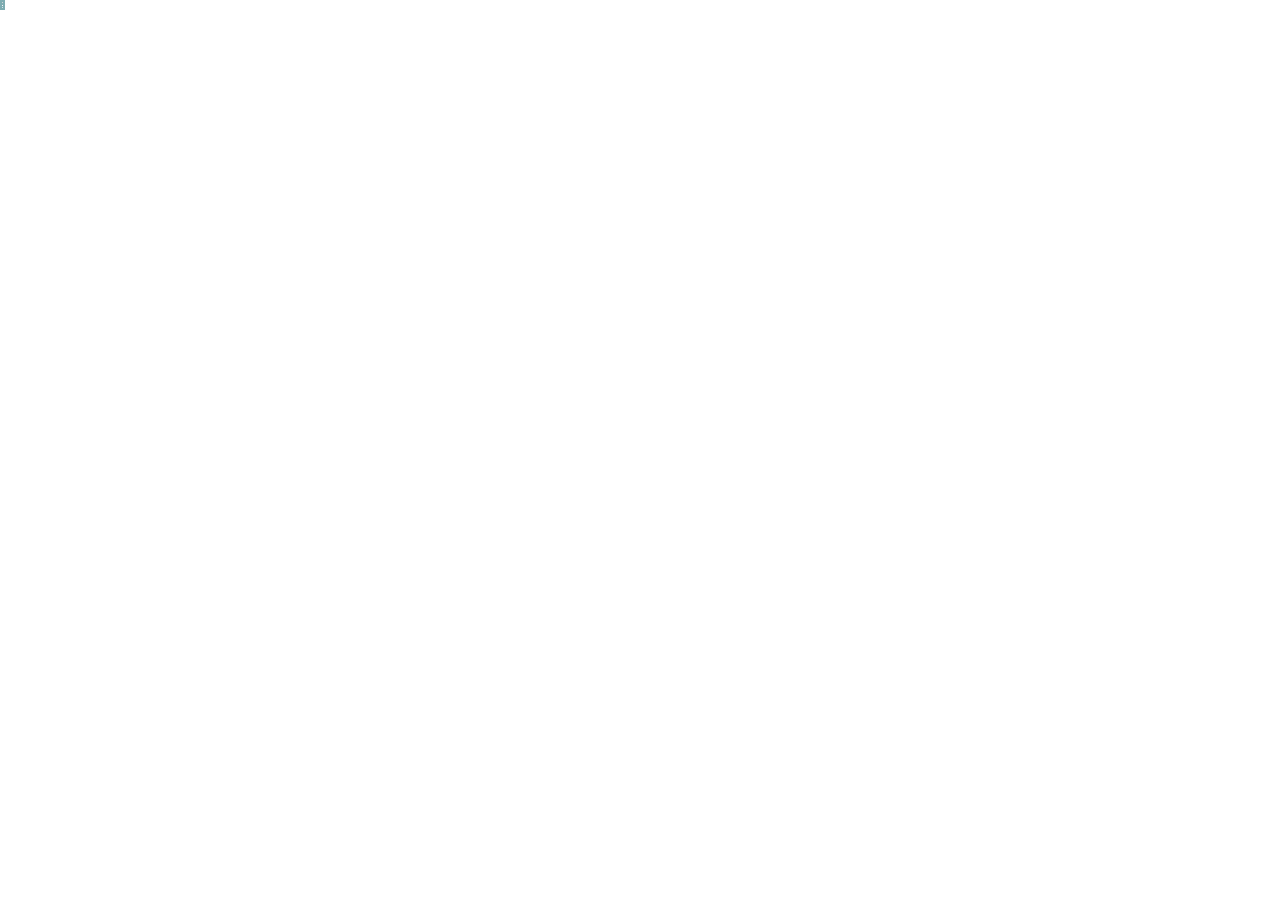
==== index.html @ df2e2ba4 "Initial commit: static copy of bichialessandro.it website Co-Authored-By: Claude Opus 4.6 <noreply@a" ====
<!DOCTYPE html>
<html>
<head>
    <meta http-equiv="refresh" content="0; url=Default.html">
    <title>Alessandro Bichi - Utensili e Riparazioni</title>
</head>
<body>
    <p>Redirecting to <a href="Default.html">Home</a>...</p>
</body>
</html>
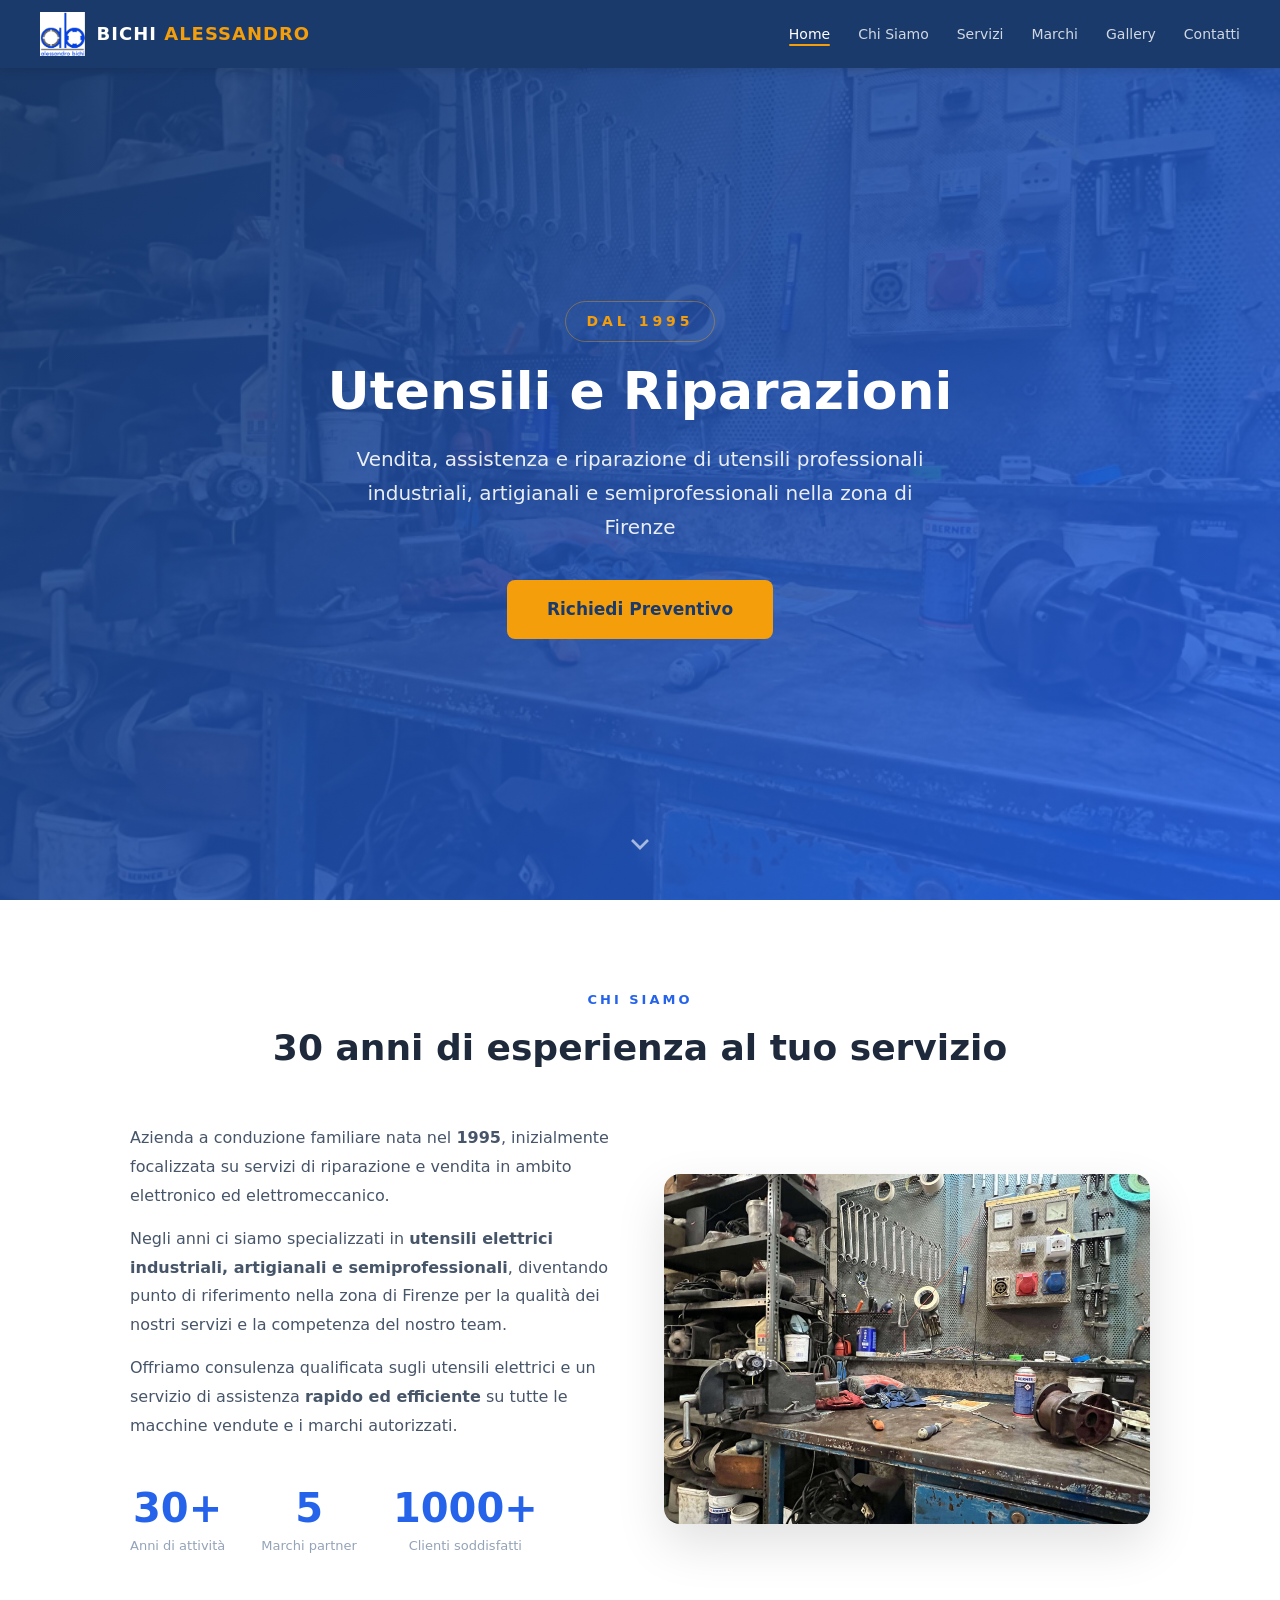
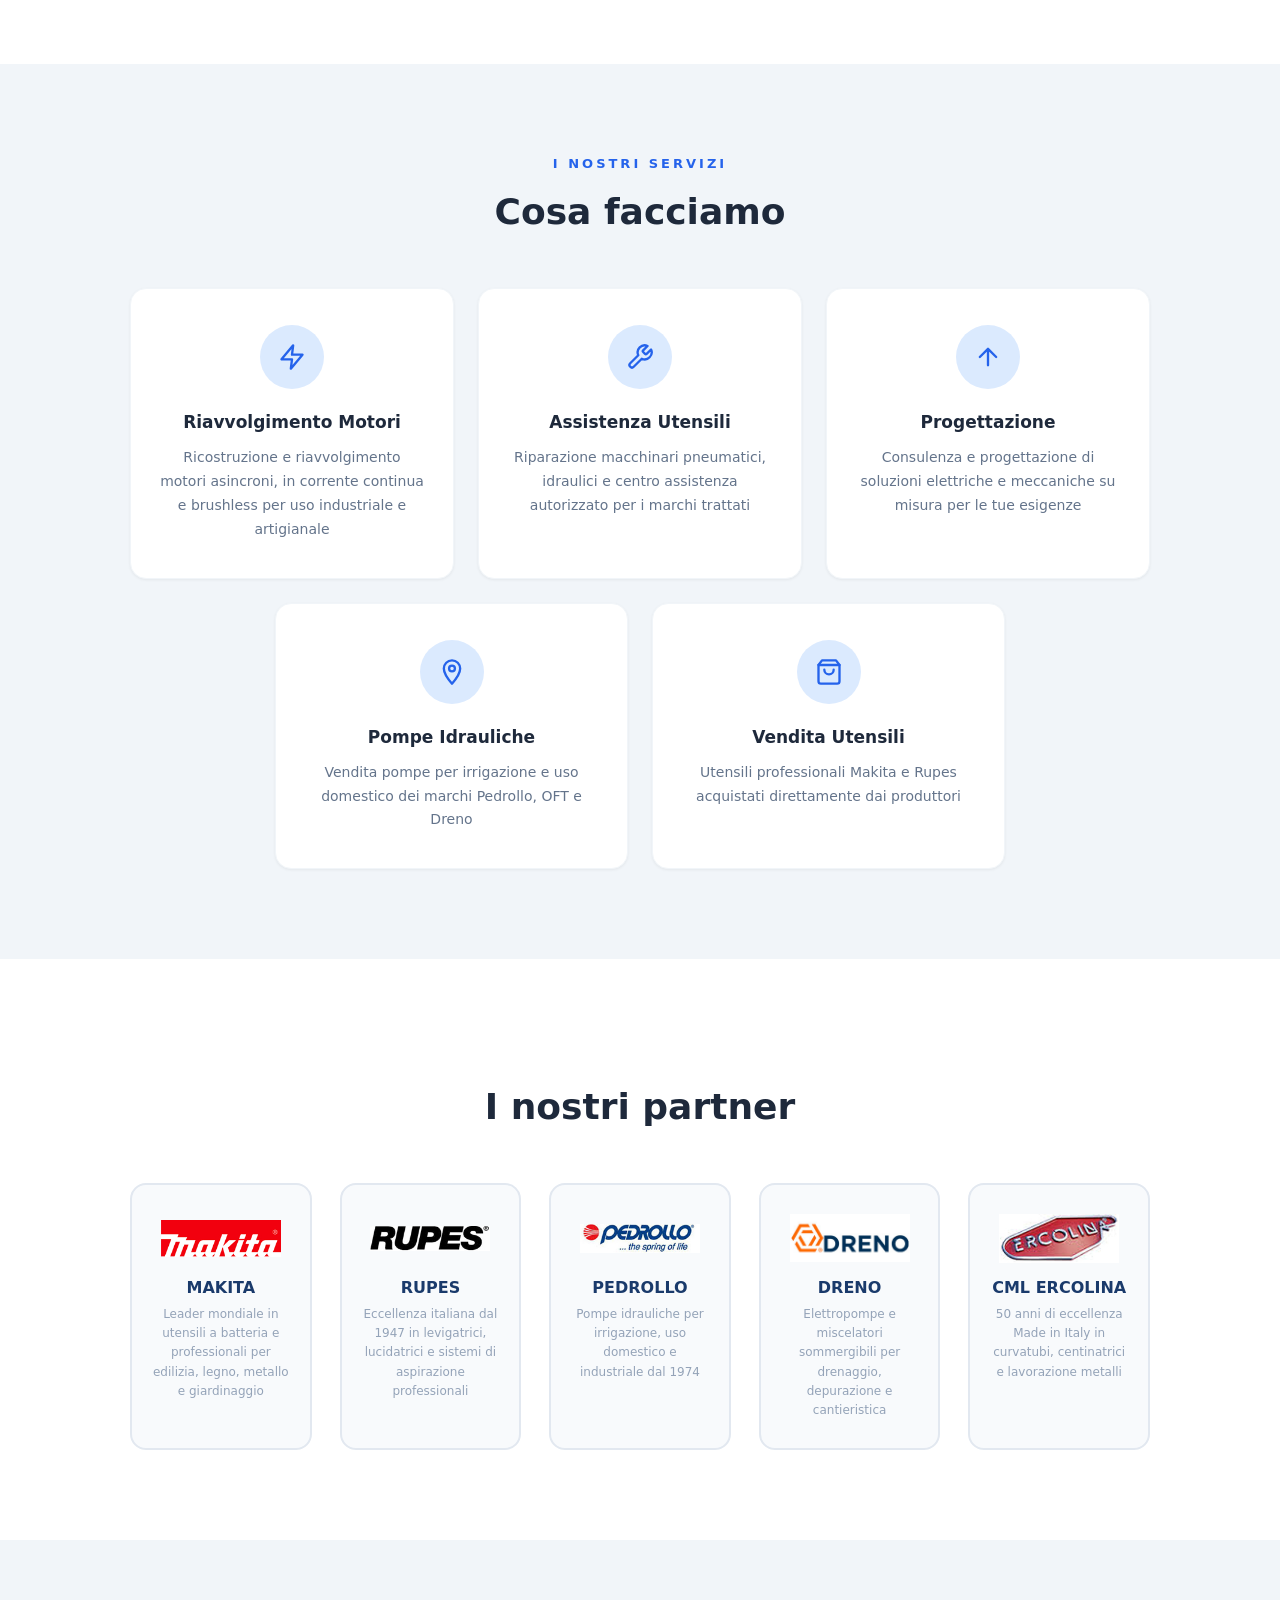
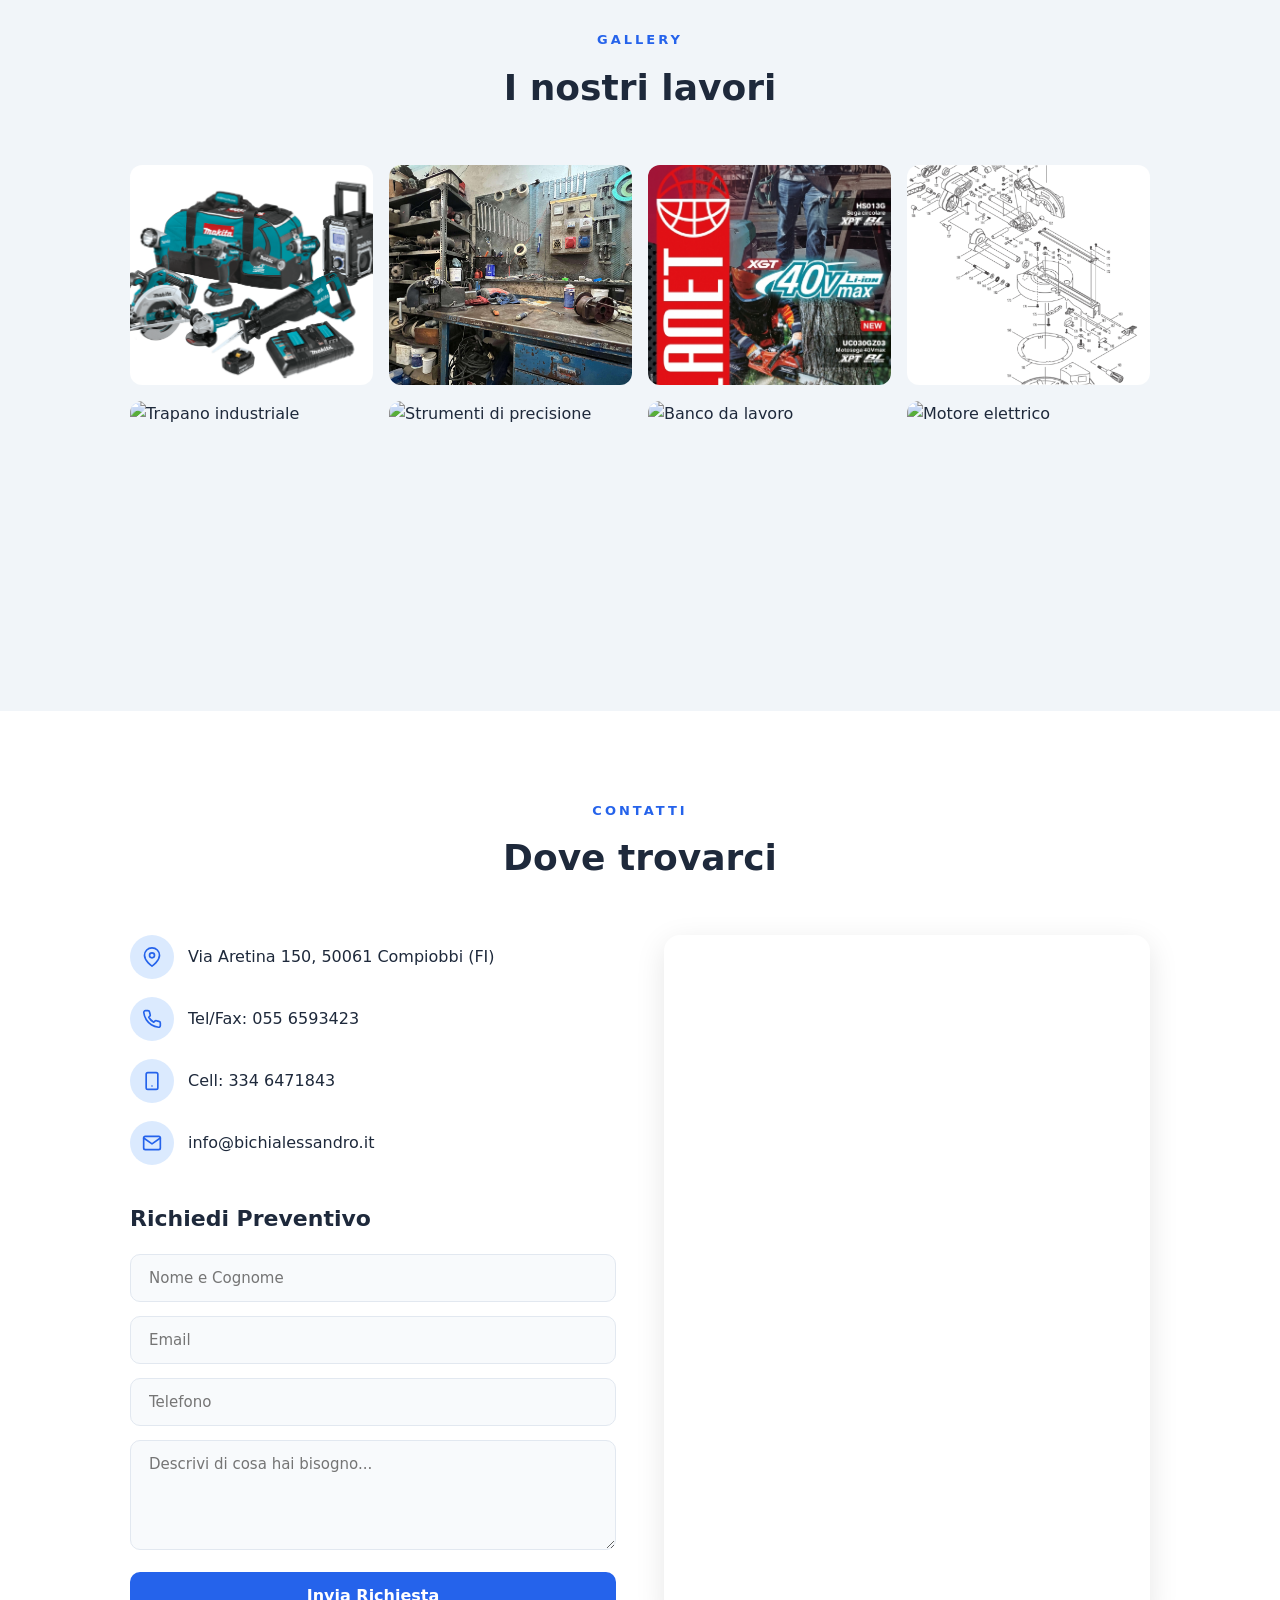
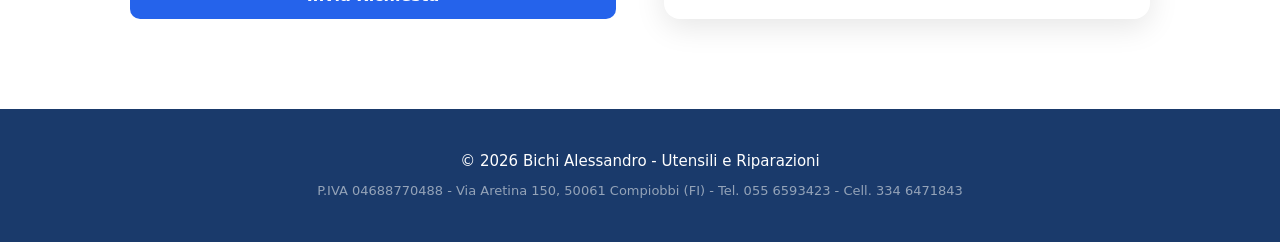
==== commit 95727cf1: "New responsive one-page website with professional blue design Complete redesign: hero with workshop " ====
--- a/index.html
+++ b/index.html
@@ -1,10 +1,1014 @@
 <!DOCTYPE html>
-<html>
+<html lang="it">
 <head>
-    <meta http-equiv="refresh" content="0; url=Default.html">
-    <title>Alessandro Bichi - Utensili e Riparazioni</title>
+    <meta charset="UTF-8">
+    <meta name="viewport" content="width=device-width, initial-scale=1.0">
+    <meta name="description" content="Bichi Alessandro - Vendita, assistenza e riparazione utensili professionali a Compiobbi, Firenze. Centro assistenza autorizzato Makita, Rupes. Dal 1995.">
+    <meta name="keywords" content="utensili, riparazioni, Makita, Rupes, Pedrollo, Dreno, CML, Compiobbi, Firenze, motori elettrici, pompe">
+    <title>Bichi Alessandro - Utensili e Riparazioni | Compiobbi, Firenze</title>
+    <link rel="shortcut icon" href="favicon.ico">
+    <style>
+        /* ===== RESET & BASE ===== */
+        *, *::before, *::after { margin: 0; padding: 0; box-sizing: border-box; }
+        html { scroll-behavior: smooth; scroll-padding-top: 70px; }
+        body {
+            font-family: 'Segoe UI', system-ui, -apple-system, sans-serif;
+            color: #1e293b;
+            line-height: 1.6;
+            overflow-x: hidden;
+        }
+
+        /* ===== NAVBAR ===== */
+        .navbar {
+            background: #1a3a6b;
+            color: white;
+            padding: 0 40px;
+            height: 68px;
+            display: flex;
+            justify-content: space-between;
+            align-items: center;
+            position: fixed;
+            top: 0;
+            left: 0;
+            right: 0;
+            z-index: 1000;
+            box-shadow: 0 2px 10px rgba(0,0,0,0.15);
+            transition: background 0.3s;
+        }
+        .navbar.scrolled { background: rgba(26,58,107,0.97); backdrop-filter: blur(8px); }
+        .navbar .logo {
+            display: flex;
+            align-items: center;
+            gap: 12px;
+            text-decoration: none;
+            white-space: nowrap;
+        }
+        .navbar .logo img {
+            height: 44px;
+            width: auto;
+        }
+        .navbar .logo-text {
+            font-size: 18px;
+            font-weight: 800;
+            letter-spacing: 1px;
+            color: white;
+        }
+        .navbar .logo-text span { color: #f59e0b; }
+        .nav-links { display: flex; gap: 28px; list-style: none; }
+        .nav-links a {
+            color: white;
+            text-decoration: none;
+            font-size: 14px;
+            font-weight: 500;
+            opacity: 0.8;
+            transition: opacity 0.3s;
+            position: relative;
+            padding-bottom: 4px;
+        }
+        .nav-links a:hover, .nav-links a.active { opacity: 1; }
+        .nav-links a.active::after {
+            content: '';
+            position: absolute;
+            bottom: 0;
+            left: 0;
+            right: 0;
+            height: 2px;
+            background: #f59e0b;
+            border-radius: 1px;
+        }
+
+        /* Hamburger */
+        .hamburger {
+            display: none;
+            flex-direction: column;
+            gap: 5px;
+            cursor: pointer;
+            padding: 8px;
+            background: none;
+            border: none;
+        }
+        .hamburger span {
+            display: block;
+            width: 24px;
+            height: 2px;
+            background: white;
+            border-radius: 2px;
+            transition: transform 0.3s, opacity 0.3s;
+        }
+        .hamburger.open span:nth-child(1) { transform: translateY(7px) rotate(45deg); }
+        .hamburger.open span:nth-child(2) { opacity: 0; }
+        .hamburger.open span:nth-child(3) { transform: translateY(-7px) rotate(-45deg); }
+
+        /* Mobile menu */
+        .mobile-menu {
+            display: none;
+            position: fixed;
+            top: 68px;
+            left: 0;
+            right: 0;
+            background: #1a3a6b;
+            padding: 16px 0;
+            box-shadow: 0 4px 12px rgba(0,0,0,0.2);
+            z-index: 999;
+        }
+        .mobile-menu.open { display: block; }
+        .mobile-menu a {
+            display: block;
+            color: white;
+            text-decoration: none;
+            padding: 12px 40px;
+            font-size: 15px;
+            opacity: 0.85;
+            transition: background 0.2s;
+        }
+        .mobile-menu a:hover { background: rgba(255,255,255,0.1); }
+
+        /* ===== HERO ===== */
+        .hero {
+            min-height: 100vh;
+            display: flex;
+            align-items: center;
+            justify-content: center;
+            text-align: center;
+            color: white;
+            position: relative;
+            overflow: hidden;
+            padding: 120px 40px 80px;
+        }
+        .hero-bg {
+            position: absolute;
+            top: 0; left: 0; right: 0; bottom: 0;
+            background: url('Content/Images/laboratorio.png') center/cover no-repeat;
+            z-index: 0;
+        }
+        .hero-bg::after {
+            content: '';
+            position: absolute;
+            top: 0; left: 0; right: 0; bottom: 0;
+            background: linear-gradient(135deg, rgba(26,58,107,0.92) 0%, rgba(37,99,235,0.85) 100%);
+        }
+        .hero-content { position: relative; z-index: 1; max-width: 750px; }
+        .hero .badge {
+            display: inline-block;
+            font-size: 14px;
+            letter-spacing: 4px;
+            color: #f59e0b;
+            font-weight: 700;
+            margin-bottom: 20px;
+            border: 1px solid rgba(245,158,11,0.4);
+            padding: 8px 20px;
+            border-radius: 24px;
+        }
+        .hero h1 {
+            font-size: 52px;
+            font-weight: 800;
+            margin-bottom: 20px;
+            line-height: 1.15;
+        }
+        .hero p {
+            font-size: 20px;
+            opacity: 0.9;
+            margin-bottom: 36px;
+            line-height: 1.7;
+            max-width: 600px;
+            margin-left: auto;
+            margin-right: auto;
+        }
+        .btn-cta {
+            display: inline-block;
+            background: #f59e0b;
+            color: #1a3a6b;
+            padding: 16px 40px;
+            border-radius: 8px;
+            font-weight: 700;
+            font-size: 17px;
+            text-decoration: none;
+            transition: transform 0.3s, box-shadow 0.3s;
+            border: none;
+            cursor: pointer;
+        }
+        .btn-cta:hover {
+            transform: translateY(-3px);
+            box-shadow: 0 10px 30px rgba(245,158,11,0.35);
+        }
+        .hero-scroll {
+            position: absolute;
+            bottom: 32px;
+            left: 50%;
+            transform: translateX(-50%);
+            z-index: 1;
+            animation: bounce 2s infinite;
+        }
+        .hero-scroll svg { width: 32px; height: 32px; stroke: rgba(255,255,255,0.6); fill: none; stroke-width: 2; }
+        @keyframes bounce {
+            0%, 20%, 50%, 80%, 100% { transform: translateX(-50%) translateY(0); }
+            40% { transform: translateX(-50%) translateY(-8px); }
+            60% { transform: translateX(-50%) translateY(-4px); }
+        }
+
+        /* ===== SECTIONS ===== */
+        .section {
+            padding: 90px 40px;
+            max-width: 1100px;
+            margin: 0 auto;
+        }
+        .section-alt { background: #f1f5f9; }
+        .section-label {
+            text-align: center;
+            color: #2563eb;
+            font-size: 13px;
+            letter-spacing: 3px;
+            font-weight: 700;
+            text-transform: uppercase;
+            margin-bottom: 8px;
+        }
+        .section-title {
+            text-align: center;
+            font-size: 36px;
+            font-weight: 800;
+            color: #1e293b;
+            margin-bottom: 48px;
+        }
+
+        /* Fade-in animation */
+        .fade-in {
+            opacity: 0;
+            transform: translateY(30px);
+            transition: opacity 0.7s ease-out, transform 0.7s ease-out;
+        }
+        .fade-in.visible {
+            opacity: 1;
+            transform: translateY(0);
+        }
+
+        /* ===== CHI SIAMO ===== */
+        .chi-siamo-grid {
+            display: flex;
+            gap: 48px;
+            align-items: center;
+        }
+        .chi-siamo-text {
+            flex: 1;
+            font-size: 16px;
+            color: #475569;
+            line-height: 1.8;
+        }
+        .chi-siamo-text p + p { margin-top: 14px; }
+        .chi-siamo-img {
+            flex: 1;
+            border-radius: 16px;
+            overflow: hidden;
+            box-shadow: 0 20px 50px rgba(0,0,0,0.12);
+        }
+        .chi-siamo-img img {
+            width: 100%;
+            height: 350px;
+            object-fit: cover;
+            display: block;
+        }
+        .stats {
+            display: flex;
+            gap: 36px;
+            margin-top: 32px;
+        }
+        .stat {
+            text-align: center;
+            padding: 16px 0;
+        }
+        .stat-number {
+            font-size: 40px;
+            font-weight: 800;
+            color: #2563eb;
+            line-height: 1;
+        }
+        .stat-label {
+            font-size: 13px;
+            color: #94a3b8;
+            margin-top: 6px;
+            font-weight: 500;
+        }
+
+        /* ===== SERVIZI ===== */
+        .servizi-grid {
+            display: grid;
+            grid-template-columns: repeat(3, 1fr);
+            gap: 24px;
+        }
+        .servizio-card {
+            background: white;
+            padding: 36px 28px;
+            border-radius: 16px;
+            text-align: center;
+            box-shadow: 0 1px 3px rgba(0,0,0,0.06);
+            transition: transform 0.3s, box-shadow 0.3s;
+            border: 1px solid #f1f5f9;
+        }
+        .servizio-card:hover {
+            transform: translateY(-6px);
+            box-shadow: 0 16px 40px rgba(0,0,0,0.1);
+        }
+        .servizio-icon {
+            width: 64px;
+            height: 64px;
+            background: #dbeafe;
+            border-radius: 50%;
+            margin: 0 auto 20px;
+            display: flex;
+            align-items: center;
+            justify-content: center;
+        }
+        .servizio-icon svg {
+            width: 28px;
+            height: 28px;
+            stroke: #2563eb;
+            fill: none;
+            stroke-width: 2;
+            stroke-linecap: round;
+            stroke-linejoin: round;
+        }
+        .servizio-card h3 {
+            font-size: 17px;
+            color: #1e293b;
+            margin-bottom: 10px;
+            font-weight: 700;
+        }
+        .servizio-card p {
+            font-size: 14px;
+            color: #64748b;
+            line-height: 1.7;
+        }
+        .servizi-row2 {
+            display: grid;
+            grid-template-columns: repeat(2, 1fr);
+            gap: 24px;
+            margin-top: 24px;
+            max-width: 730px;
+            margin-left: auto;
+            margin-right: auto;
+        }
+
+        /* ===== MARCHI ===== */
+        .marchi-grid {
+            display: flex;
+            justify-content: center;
+            gap: 28px;
+            flex-wrap: wrap;
+        }
+        .marchio-card {
+            background: #f8fafc;
+            border: 2px solid #e2e8f0;
+            padding: 28px 20px;
+            border-radius: 16px;
+            text-align: center;
+            min-width: 160px;
+            flex: 1;
+            max-width: 200px;
+            transition: border-color 0.3s, box-shadow 0.3s, transform 0.3s;
+        }
+        a.marchio-card { text-decoration: none; }
+        .marchio-card:hover {
+            border-color: #2563eb;
+            box-shadow: 0 8px 24px rgba(37,99,235,0.1);
+            transform: translateY(-4px);
+        }
+        .marchio-card img {
+            height: 50px;
+            width: auto;
+            max-width: 120px;
+            object-fit: contain;
+            display: block;
+            margin: 0 auto 12px;
+        }
+        .marchio-name {
+            font-size: 16px;
+            font-weight: 800;
+            color: #1a3a6b;
+        }
+        .marchio-desc {
+            font-size: 12px;
+            color: #94a3b8;
+            font-weight: 400;
+            margin-top: 4px;
+        }
+
+        /* ===== GALLERY ===== */
+        .gallery-grid {
+            display: grid;
+            grid-template-columns: repeat(4, 1fr);
+            gap: 16px;
+        }
+        .gallery-item {
+            border-radius: 12px;
+            height: 220px;
+            overflow: hidden;
+            cursor: pointer;
+            position: relative;
+        }
+        .gallery-item img {
+            width: 100%;
+            height: 100%;
+            object-fit: cover;
+            display: block;
+            transition: transform 0.4s;
+        }
+        .gallery-item:hover img { transform: scale(1.08); }
+        .gallery-item::after {
+            content: '';
+            position: absolute;
+            top: 0; left: 0; right: 0; bottom: 0;
+            background: rgba(26,58,107,0);
+            transition: background 0.3s;
+        }
+        .gallery-item:hover::after { background: rgba(26,58,107,0.15); }
+
+        /* Lightbox */
+        .lightbox {
+            display: none;
+            position: fixed;
+            top: 0; left: 0; right: 0; bottom: 0;
+            background: rgba(0,0,0,0.92);
+            z-index: 2000;
+            align-items: center;
+            justify-content: center;
+        }
+        .lightbox.open { display: flex; }
+        .lightbox img {
+            max-width: 80vw;
+            max-height: 85vh;
+            border-radius: 8px;
+            box-shadow: 0 20px 60px rgba(0,0,0,0.5);
+            transition: opacity 0.3s;
+            user-select: none;
+        }
+        .lightbox-close {
+            position: absolute;
+            top: 16px;
+            right: 20px;
+            color: white;
+            font-size: 40px;
+            cursor: pointer;
+            width: 52px;
+            height: 52px;
+            display: flex;
+            align-items: center;
+            justify-content: center;
+            background: rgba(255,255,255,0.1);
+            border: none;
+            border-radius: 50%;
+            transition: background 0.3s;
+        }
+        .lightbox-close:hover { background: rgba(255,255,255,0.25); }
+        .lightbox-nav {
+            position: absolute;
+            top: 50%;
+            transform: translateY(-50%);
+            color: white;
+            font-size: 32px;
+            cursor: pointer;
+            width: 52px;
+            height: 52px;
+            display: flex;
+            align-items: center;
+            justify-content: center;
+            background: rgba(255,255,255,0.1);
+            border: none;
+            border-radius: 50%;
+            transition: background 0.3s;
+            user-select: none;
+        }
+        .lightbox-nav:hover { background: rgba(255,255,255,0.25); }
+        .lightbox-prev { left: 20px; }
+        .lightbox-next { right: 20px; }
+        .lightbox-counter {
+            position: absolute;
+            bottom: 24px;
+            left: 50%;
+            transform: translateX(-50%);
+            color: rgba(255,255,255,0.7);
+            font-size: 14px;
+            font-weight: 500;
+        }
+
+        /* ===== CONTATTI ===== */
+        .contatti-grid {
+            display: flex;
+            gap: 48px;
+        }
+        .contatti-info { flex: 1; }
+        .contatti-map {
+            flex: 1;
+            border-radius: 16px;
+            overflow: hidden;
+            box-shadow: 0 8px 30px rgba(0,0,0,0.1);
+            min-height: 420px;
+        }
+        .contatti-map iframe {
+            width: 100%;
+            height: 100%;
+            min-height: 420px;
+            border: none;
+        }
+        .contact-item {
+            display: flex;
+            align-items: center;
+            gap: 14px;
+            margin-bottom: 18px;
+            font-size: 16px;
+        }
+        .contact-icon {
+            width: 44px;
+            height: 44px;
+            background: #dbeafe;
+            border-radius: 50%;
+            display: flex;
+            align-items: center;
+            justify-content: center;
+            flex-shrink: 0;
+        }
+        .contact-icon svg {
+            width: 20px;
+            height: 20px;
+            stroke: #2563eb;
+            fill: none;
+            stroke-width: 2;
+            stroke-linecap: round;
+            stroke-linejoin: round;
+        }
+        .form-title {
+            font-size: 22px;
+            font-weight: 700;
+            margin: 36px 0 18px;
+            color: #1e293b;
+        }
+        .form-field {
+            width: 100%;
+            padding: 14px 18px;
+            border: 1px solid #e2e8f0;
+            border-radius: 10px;
+            font-size: 15px;
+            margin-bottom: 14px;
+            background: #f8fafc;
+            font-family: inherit;
+            transition: border-color 0.3s, background 0.3s, box-shadow 0.3s;
+        }
+        .form-field:focus {
+            outline: none;
+            border-color: #2563eb;
+            background: white;
+            box-shadow: 0 0 0 3px rgba(37,99,235,0.1);
+        }
+        textarea.form-field { min-height: 110px; resize: vertical; }
+        .btn-submit {
+            background: #2563eb;
+            color: white;
+            padding: 14px 36px;
+            border: none;
+            border-radius: 10px;
+            font-size: 16px;
+            font-weight: 700;
+            cursor: pointer;
+            transition: background 0.3s, transform 0.2s;
+            font-family: inherit;
+            width: 100%;
+        }
+        .btn-submit:hover { background: #1d4ed8; transform: translateY(-2px); }
+
+        /* ===== FOOTER ===== */
+        .footer {
+            background: #1a3a6b;
+            color: white;
+            padding: 40px;
+            text-align: center;
+        }
+        .footer-main { font-size: 15px; margin-bottom: 8px; font-weight: 500; }
+        .footer-sub { font-size: 13px; color: #94a3b8; }
+
+        /* ===== RESPONSIVE ===== */
+        @media (max-width: 1024px) {
+            .servizi-grid { grid-template-columns: repeat(2, 1fr); }
+            .servizi-row2 { grid-template-columns: 1fr; max-width: 360px; }
+            .gallery-grid { grid-template-columns: repeat(3, 1fr); }
+        }
+
+        @media (max-width: 768px) {
+            .navbar { padding: 0 20px; }
+            .nav-links { display: none; }
+            .hamburger { display: flex; }
+            .hero { min-height: 80vh; padding: 100px 24px 60px; }
+            .hero h1 { font-size: 32px; }
+            .hero p { font-size: 16px; }
+            .section { padding: 60px 24px; }
+            .section-title { font-size: 26px; margin-bottom: 32px; }
+            .chi-siamo-grid { flex-direction: column; gap: 28px; }
+            .chi-siamo-img img { height: 250px; }
+            .stats { justify-content: center; gap: 24px; }
+            .stat-number { font-size: 32px; }
+            .servizi-grid { grid-template-columns: 1fr; }
+            .servizi-row2 { grid-template-columns: 1fr; max-width: 100%; }
+            .marchi-grid { gap: 12px; }
+            .marchio-card { padding: 20px 16px; min-width: 120px; }
+            .gallery-grid { grid-template-columns: repeat(2, 1fr); }
+            .gallery-item { height: 160px; }
+            .contatti-grid { flex-direction: column; gap: 32px; }
+            .contatti-map { min-height: 280px; }
+            .contatti-map iframe { min-height: 280px; }
+        }
+
+        @media (max-width: 480px) {
+            .hero h1 { font-size: 26px; }
+            .stats { flex-wrap: wrap; }
+            .marchio-card { min-width: calc(50% - 8px); }
+        }
+    </style>
 </head>
 <body>
-    <p>Redirecting to <a href="Default.html">Home</a>...</p>
+
+    <!-- Navbar -->
+    <header class="navbar" id="navbar">
+        <a class="logo" href="#home">
+            <img src="Content/Images/logo.png" alt="Logo Bichi Alessandro">
+            <div class="logo-text">BICHI <span>ALESSANDRO</span></div>
+        </a>
+        <ul class="nav-links">
+            <li><a href="#home">Home</a></li>
+            <li><a href="#chi-siamo">Chi Siamo</a></li>
+            <li><a href="#servizi">Servizi</a></li>
+            <li><a href="#marchi">Marchi</a></li>
+            <li><a href="#gallery">Gallery</a></li>
+            <li><a href="#contatti">Contatti</a></li>
+        </ul>
+        <button class="hamburger" id="hamburger" aria-label="Menu">
+            <span></span>
+            <span></span>
+            <span></span>
+        </button>
+    </header>
+
+    <!-- Mobile menu -->
+    <nav class="mobile-menu" id="mobileMenu">
+        <a href="#home">Home</a>
+        <a href="#chi-siamo">Chi Siamo</a>
+        <a href="#servizi">Servizi</a>
+        <a href="#marchi">Marchi</a>
+        <a href="#gallery">Gallery</a>
+        <a href="#contatti">Contatti</a>
+    </nav>
+
+    <!-- Hero -->
+    <section class="hero" id="home">
+        <div class="hero-bg"></div>
+        <div class="hero-content">
+            <div class="badge">DAL 1995</div>
+            <h1>Utensili e Riparazioni</h1>
+            <p>Vendita, assistenza e riparazione di utensili professionali industriali, artigianali e semiprofessionali nella zona di Firenze</p>
+            <a href="#contatti" class="btn-cta">Richiedi Preventivo</a>
+        </div>
+        <div class="hero-scroll">
+            <svg viewBox="0 0 24 24"><polyline points="6,9 12,15 18,9"/></svg>
+        </div>
+    </section>
+
+    <!-- Chi Siamo -->
+    <section id="chi-siamo">
+        <div class="section">
+            <div class="section-label fade-in">CHI SIAMO</div>
+            <div class="section-title fade-in">30 anni di esperienza al tuo servizio</div>
+            <div class="chi-siamo-grid">
+                <div class="chi-siamo-text fade-in">
+                    <p>Azienda a conduzione familiare nata nel <strong>1995</strong>, inizialmente focalizzata su servizi di riparazione e vendita in ambito elettronico ed elettromeccanico.</p>
+                    <p>Negli anni ci siamo specializzati in <strong>utensili elettrici industriali, artigianali e semiprofessionali</strong>, diventando punto di riferimento nella zona di Firenze per la qualità dei nostri servizi e la competenza del nostro team.</p>
+                    <p>Offriamo consulenza qualificata sugli utensili elettrici e un servizio di assistenza <strong>rapido ed efficiente</strong> su tutte le macchine vendute e i marchi autorizzati.</p>
+                    <div class="stats">
+                        <div class="stat">
+                            <div class="stat-number">30+</div>
+                            <div class="stat-label">Anni di attività</div>
+                        </div>
+                        <div class="stat">
+                            <div class="stat-number">5</div>
+                            <div class="stat-label">Marchi partner</div>
+                        </div>
+                        <div class="stat">
+                            <div class="stat-number">1000+</div>
+                            <div class="stat-label">Clienti soddisfatti</div>
+                        </div>
+                    </div>
+                </div>
+                <div class="chi-siamo-img fade-in">
+                    <img src="Content/Images/laboratorio.png" alt="Il nostro laboratorio" loading="lazy">
+                </div>
+            </div>
+        </div>
+    </section>
+
+    <!-- Servizi -->
+    <section class="section-alt" id="servizi">
+        <div class="section">
+            <div class="section-label fade-in">I NOSTRI SERVIZI</div>
+            <div class="section-title fade-in">Cosa facciamo</div>
+            <div class="servizi-grid">
+                <div class="servizio-card fade-in">
+                    <div class="servizio-icon">
+                        <svg viewBox="0 0 24 24"><path d="M13 2L3 14h9l-1 8 10-12h-9l1-8z"/></svg>
+                    </div>
+                    <h3>Riavvolgimento Motori</h3>
+                    <p>Ricostruzione e riavvolgimento motori asincroni, in corrente continua e brushless per uso industriale e artigianale</p>
+                </div>
+                <div class="servizio-card fade-in">
+                    <div class="servizio-icon">
+                        <svg viewBox="0 0 24 24"><path d="M14.7 6.3a1 1 0 0 0 0 1.4l1.6 1.6a1 1 0 0 0 1.4 0l3.77-3.77a6 6 0 0 1-7.94 7.94l-6.91 6.91a2.12 2.12 0 0 1-3-3l6.91-6.91a6 6 0 0 1 7.94-7.94l-3.76 3.76z"/></svg>
+                    </div>
+                    <h3>Assistenza Utensili</h3>
+                    <p>Riparazione macchinari pneumatici, idraulici e centro assistenza autorizzato per i marchi trattati</p>
+                </div>
+                <div class="servizio-card fade-in">
+                    <div class="servizio-icon">
+                        <svg viewBox="0 0 24 24"><path d="M12 19V5M5 12l7-7 7 7"/></svg>
+                    </div>
+                    <h3>Progettazione</h3>
+                    <p>Consulenza e progettazione di soluzioni elettriche e meccaniche su misura per le tue esigenze</p>
+                </div>
+            </div>
+            <div class="servizi-row2">
+                <div class="servizio-card fade-in">
+                    <div class="servizio-icon">
+                        <svg viewBox="0 0 24 24"><path d="M12 2a7 7 0 0 0-7 7c0 5 7 13 7 13s7-8 7-13a7 7 0 0 0-7-7z"/><circle cx="12" cy="9" r="2.5" style="stroke:#2563eb;fill:none;"/></svg>
+                    </div>
+                    <h3>Pompe Idrauliche</h3>
+                    <p>Vendita pompe per irrigazione e uso domestico dei marchi Pedrollo, OFT e Dreno</p>
+                </div>
+                <div class="servizio-card fade-in">
+                    <div class="servizio-icon">
+                        <svg viewBox="0 0 24 24"><path d="M6 2L3 6v14a2 2 0 0 0 2 2h14a2 2 0 0 0 2-2V6l-3-4z"/><line x1="3" y1="6" x2="21" y2="6"/><path d="M16 10a4 4 0 0 1-8 0"/></svg>
+                    </div>
+                    <h3>Vendita Utensili</h3>
+                    <p>Utensili professionali Makita e Rupes acquistati direttamente dai produttori</p>
+                </div>
+            </div>
+        </div>
+    </section>
+
+    <!-- Marchi -->
+    <section id="marchi">
+        <div class="section">
+            <div class="section-label fade-in">MARCHI TRATTATI</div>
+            <div class="section-title fade-in">I nostri partner</div>
+            <div class="marchi-grid">
+                <a class="marchio-card fade-in" href="https://www.makita.it" target="_blank" rel="noopener">
+                    <img src="Content/Images/marchi/makita.jpg" alt="Makita" loading="lazy">
+                    <div class="marchio-name">MAKITA</div>
+                    <div class="marchio-desc">Leader mondiale in utensili a batteria e professionali per edilizia, legno, metallo e giardinaggio</div>
+                </a>
+                <a class="marchio-card fade-in" href="https://www.rupes.com" target="_blank" rel="noopener">
+                    <img src="Content/Images/marchi/rupes.jpg" alt="Rupes" loading="lazy">
+                    <div class="marchio-name">RUPES</div>
+                    <div class="marchio-desc">Eccellenza italiana dal 1947 in levigatrici, lucidatrici e sistemi di aspirazione professionali</div>
+                </a>
+                <a class="marchio-card fade-in" href="https://www.pedrollo.com" target="_blank" rel="noopener">
+                    <img src="Content/Images/marchi/predrollo.jpg" alt="Pedrollo" loading="lazy">
+                    <div class="marchio-name">PEDROLLO</div>
+                    <div class="marchio-desc">Pompe idrauliche per irrigazione, uso domestico e industriale dal 1974</div>
+                </a>
+                <a class="marchio-card fade-in" href="https://www.drenopompe.it" target="_blank" rel="noopener">
+                    <img src="Content/Images/marchi/dreno.jpg" alt="Dreno Pompe" loading="lazy">
+                    <div class="marchio-name">DRENO</div>
+                    <div class="marchio-desc">Elettropompe e miscelatori sommergibili per drenaggio, depurazione e cantieristica</div>
+                </a>
+                <a class="marchio-card fade-in" href="https://www.ercolina.com" target="_blank" rel="noopener">
+                    <img src="Content/Images/marchi/cml.jpg" alt="CML Ercolina" loading="lazy">
+                    <div class="marchio-name">CML ERCOLINA</div>
+                    <div class="marchio-desc">50 anni di eccellenza Made in Italy in curvatubi, centinatrici e lavorazione metalli</div>
+                </a>
+            </div>
+        </div>
+    </section>
+
+    <!-- Gallery -->
+    <section class="section-alt" id="gallery">
+        <div class="section">
+            <div class="section-label fade-in">GALLERY</div>
+            <div class="section-title fade-in">I nostri lavori</div>
+            <div class="gallery-grid">
+                <div class="gallery-item fade-in" onclick="openLightbox(0)">
+                    <img src="Content/Images/makita-kit.png" alt="Kit utensili Makita professionali" loading="lazy">
+                </div>
+                <div class="gallery-item fade-in" onclick="openLightbox(1)">
+                    <img src="Content/Images/laboratorio.png" alt="Il nostro laboratorio" loading="lazy">
+                </div>
+                <div class="gallery-item fade-in" onclick="openLightbox(2)">
+                    <img src="Content/Images/makita-catalogo.png" alt="Catalogo Makita XGT 40V" loading="lazy">
+                </div>
+                <div class="gallery-item fade-in" onclick="openLightbox(3)">
+                    <img src="Content/Images/esploso-tecnico.png" alt="Esploso tecnico ricambi" loading="lazy">
+                </div>
+                <div class="gallery-item fade-in" onclick="openLightbox(4)">
+                    <img src="https://images.unsplash.com/photo-1426927308491-6380b6a9936f?w=500&q=80" alt="Trapano industriale" loading="lazy">
+                </div>
+                <div class="gallery-item fade-in" onclick="openLightbox(5)">
+                    <img src="https://images.unsplash.com/photo-1590959651373-a3db0f38a961?w=500&q=80" alt="Strumenti di precisione" loading="lazy">
+                </div>
+                <div class="gallery-item fade-in" onclick="openLightbox(6)">
+                    <img src="https://images.unsplash.com/photo-1513467535987-fd81bc7d62f8?w=500&q=80" alt="Banco da lavoro" loading="lazy">
+                </div>
+                <div class="gallery-item fade-in" onclick="openLightbox(7)">
+                    <img src="https://images.unsplash.com/photo-1617791160505-6f00504e3519?w=500&q=80" alt="Motore elettrico" loading="lazy">
+                </div>
+            </div>
+        </div>
+    </section>
+
+    <!-- Lightbox -->
+    <div class="lightbox" id="lightbox">
+        <button class="lightbox-close" onclick="closeLightbox()" aria-label="Chiudi">&times;</button>
+        <button class="lightbox-nav lightbox-prev" onclick="navigateLightbox(-1)" aria-label="Precedente">&#10094;</button>
+        <img id="lightboxImg" src="" alt="" onclick="event.stopPropagation()">
+        <button class="lightbox-nav lightbox-next" onclick="navigateLightbox(1)" aria-label="Successiva">&#10095;</button>
+        <div class="lightbox-counter" id="lightboxCounter"></div>
+    </div>
+
+    <!-- Contatti -->
+    <section id="contatti">
+        <div class="section">
+            <div class="section-label fade-in">CONTATTI</div>
+            <div class="section-title fade-in">Dove trovarci</div>
+            <div class="contatti-grid">
+                <div class="contatti-info fade-in">
+                    <div class="contact-item">
+                        <div class="contact-icon">
+                            <svg viewBox="0 0 24 24"><path d="M21 10c0 7-9 13-9 13s-9-6-9-13a9 9 0 0 1 18 0z"/><circle cx="12" cy="10" r="3"/></svg>
+                        </div>
+                        <span>Via Aretina 150, 50061 Compiobbi (FI)</span>
+                    </div>
+                    <div class="contact-item">
+                        <div class="contact-icon">
+                            <svg viewBox="0 0 24 24"><path d="M22 16.92v3a2 2 0 0 1-2.18 2 19.79 19.79 0 0 1-8.63-3.07 19.5 19.5 0 0 1-6-6 19.79 19.79 0 0 1-3.07-8.67A2 2 0 0 1 4.11 2h3a2 2 0 0 1 2 1.72c.127.96.361 1.903.7 2.81a2 2 0 0 1-.45 2.11L8.09 9.91a16 16 0 0 0 6 6l1.27-1.27a2 2 0 0 1 2.11-.45c.907.339 1.85.573 2.81.7A2 2 0 0 1 22 16.92z"/></svg>
+                        </div>
+                        <a href="tel:0556593423" style="color:#1e293b;text-decoration:none;">Tel/Fax: 055 6593423</a>
+                    </div>
+                    <div class="contact-item">
+                        <div class="contact-icon">
+                            <svg viewBox="0 0 24 24"><rect x="5" y="2" width="14" height="20" rx="2" ry="2"/><line x1="12" y1="18" x2="12.01" y2="18"/></svg>
+                        </div>
+                        <a href="tel:3346471843" style="color:#1e293b;text-decoration:none;">Cell: 334 6471843</a>
+                    </div>
+                    <div class="contact-item">
+                        <div class="contact-icon">
+                            <svg viewBox="0 0 24 24"><path d="M4 4h16c1.1 0 2 .9 2 2v12c0 1.1-.9 2-2 2H4c-1.1 0-2-.9-2-2V6c0-1.1.9-2 2-2z"/><polyline points="22,6 12,13 2,6"/></svg>
+                        </div>
+                        <a href="mailto:info@bichialessandro.it" style="color:#1e293b;text-decoration:none;">info@bichialessandro.it</a>
+                    </div>
+
+                    <div class="form-title">Richiedi Preventivo</div>
+                    <form id="contactForm" onsubmit="handleSubmit(event)">
+                        <input type="text" class="form-field" placeholder="Nome e Cognome" required>
+                        <input type="email" class="form-field" placeholder="Email" required>
+                        <input type="tel" class="form-field" placeholder="Telefono">
+                        <textarea class="form-field" placeholder="Descrivi di cosa hai bisogno..." required></textarea>
+                        <button type="submit" class="btn-submit">Invia Richiesta</button>
+                    </form>
+                </div>
+                <div class="contatti-map fade-in">
+                    <iframe
+                        src="https://www.google.com/maps/embed?pb=!1m18!1m12!1m3!1d2879.5!2d11.3475!3d43.7975!2m3!1f0!2f0!3f0!3m2!1i1024!2i768!4f13.1!3m3!1m2!1s0x132a5419b4b2b0f7%3A0x6f4f8e1f1b6b0f0!2sVia+Aretina%2C+150%2C+50065+Compiobbi+FI!5e0!3m2!1sit!2sit!4v1678900000000"
+                        allowfullscreen=""
+                        loading="lazy"
+                        referrerpolicy="no-referrer-when-downgrade"
+                        title="Mappa Bichi Alessandro">
+                    </iframe>
+                </div>
+            </div>
+        </div>
+    </section>
+
+    <!-- Footer -->
+    <footer class="footer">
+        <div class="footer-main">&copy; 2026 Bichi Alessandro - Utensili e Riparazioni</div>
+        <div class="footer-sub">P.IVA 04688770488 - Via Aretina 150, 50061 Compiobbi (FI) - Tel. 055 6593423 - Cell. 334 6471843</div>
+    </footer>
+
+    <script>
+        // Hamburger menu
+        const hamburger = document.getElementById('hamburger');
+        const mobileMenu = document.getElementById('mobileMenu');
+
+        hamburger.addEventListener('click', () => {
+            hamburger.classList.toggle('open');
+            mobileMenu.classList.toggle('open');
+        });
+
+        // Close mobile menu on link click
+        mobileMenu.querySelectorAll('a').forEach(link => {
+            link.addEventListener('click', () => {
+                hamburger.classList.remove('open');
+                mobileMenu.classList.remove('open');
+            });
+        });
+
+        // Navbar scroll effect
+        const navbar = document.getElementById('navbar');
+        window.addEventListener('scroll', () => {
+            navbar.classList.toggle('scrolled', window.scrollY > 50);
+        });
+
+        // Active nav link on scroll
+        const sections = document.querySelectorAll('section[id]');
+        const navLinks = document.querySelectorAll('.nav-links a');
+
+        function updateActiveNav() {
+            const scrollPos = window.scrollY + 100;
+            sections.forEach(section => {
+                const top = section.offsetTop;
+                const height = section.offsetHeight;
+                const id = section.getAttribute('id');
+                if (scrollPos >= top && scrollPos < top + height) {
+                    navLinks.forEach(link => {
+                        link.classList.remove('active');
+                        if (link.getAttribute('href') === '#' + id) {
+                            link.classList.add('active');
+                        }
+                    });
+                }
+            });
+        }
+        window.addEventListener('scroll', updateActiveNav);
+        updateActiveNav();
+
+        // Fade-in on scroll
+        const fadeElements = document.querySelectorAll('.fade-in');
+        const fadeObserver = new IntersectionObserver((entries) => {
+            entries.forEach(entry => {
+                if (entry.isIntersecting) {
+                    entry.target.classList.add('visible');
+                    fadeObserver.unobserve(entry.target);
+                }
+            });
+        }, { threshold: 0.1, rootMargin: '0px 0px -40px 0px' });
+
+        fadeElements.forEach(el => fadeObserver.observe(el));
+
+        // Lightbox with navigation
+        let currentSlide = 0;
+        const galleryItems = document.querySelectorAll('.gallery-item img');
+
+        function openLightbox(index) {
+            currentSlide = index;
+            updateLightbox();
+            document.getElementById('lightbox').classList.add('open');
+            document.body.style.overflow = 'hidden';
+        }
+
+        function closeLightbox() {
+            document.getElementById('lightbox').classList.remove('open');
+            document.body.style.overflow = '';
+        }
+
+        function navigateLightbox(direction) {
+            event.stopPropagation();
+            currentSlide = (currentSlide + direction + galleryItems.length) % galleryItems.length;
+            updateLightbox();
+        }
+
+        function updateLightbox() {
+            const img = galleryItems[currentSlide];
+            const lightboxImg = document.getElementById('lightboxImg');
+            lightboxImg.src = img.src.replace('w=500', 'w=1200');
+            lightboxImg.alt = img.alt;
+            document.getElementById('lightboxCounter').textContent = (currentSlide + 1) + ' / ' + galleryItems.length;
+        }
+
+        // Close on background click
+        document.getElementById('lightbox').addEventListener('click', (e) => {
+            if (e.target === e.currentTarget) closeLightbox();
+        });
+
+        document.addEventListener('keydown', (e) => {
+            const lightbox = document.getElementById('lightbox');
+            if (!lightbox.classList.contains('open')) return;
+            if (e.key === 'Escape') closeLightbox();
+            if (e.key === 'ArrowLeft') navigateLightbox(-1);
+            if (e.key === 'ArrowRight') navigateLightbox(1);
+        });
+
+        // Form submit
+        function handleSubmit(e) {
+            e.preventDefault();
+            const form = e.target;
+            const fields = form.querySelectorAll('.form-field');
+            const data = {};
+            fields.forEach(f => { data[f.placeholder] = f.value; });
+
+            // mailto fallback
+            const subject = encodeURIComponent('Richiesta preventivo da ' + fields[0].value);
+            const body = encodeURIComponent(
+                'Nome: ' + fields[0].value + '\n' +
+                'Email: ' + fields[1].value + '\n' +
+                'Telefono: ' + fields[2].value + '\n' +
+                'Messaggio: ' + fields[3].value
+            );
+            window.location.href = 'mailto:info@bichialessandro.it?subject=' + subject + '&body=' + body;
+
+            form.reset();
+        }
+    </script>
+
 </body>
 </html>
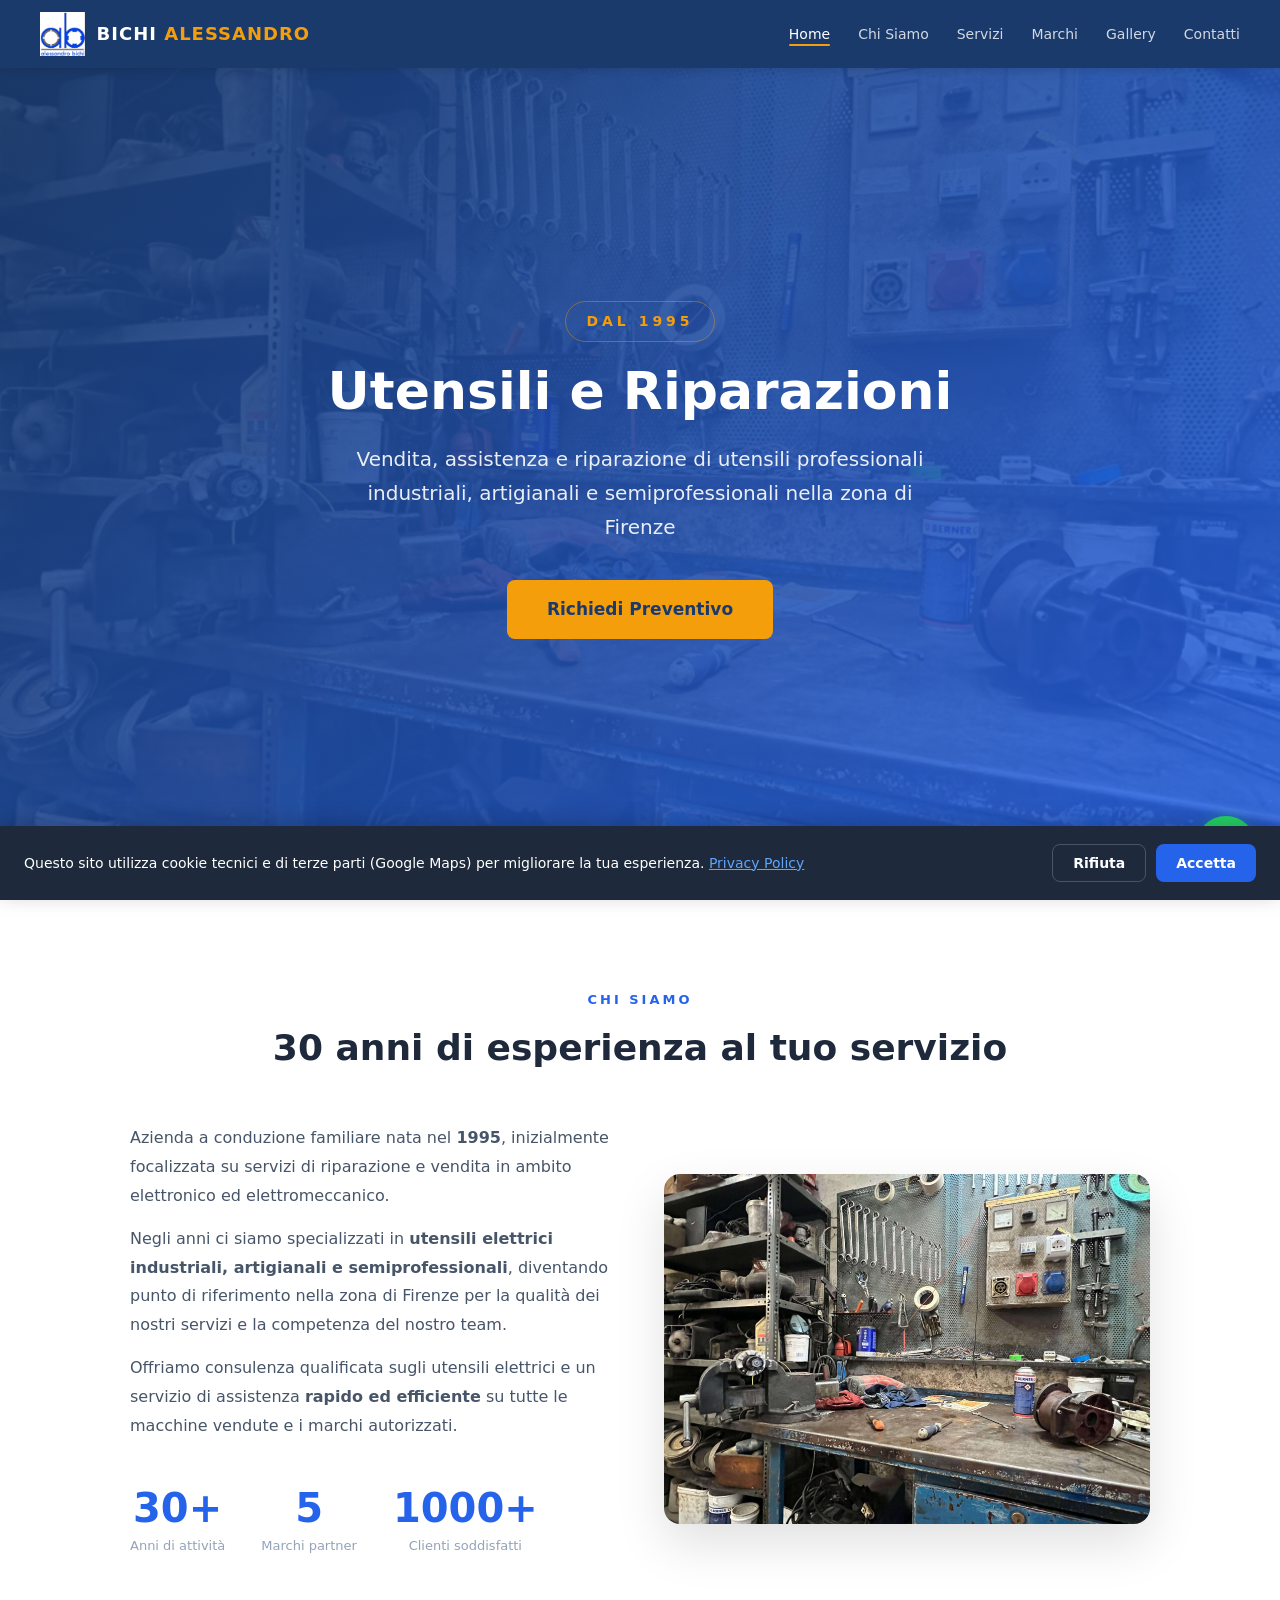
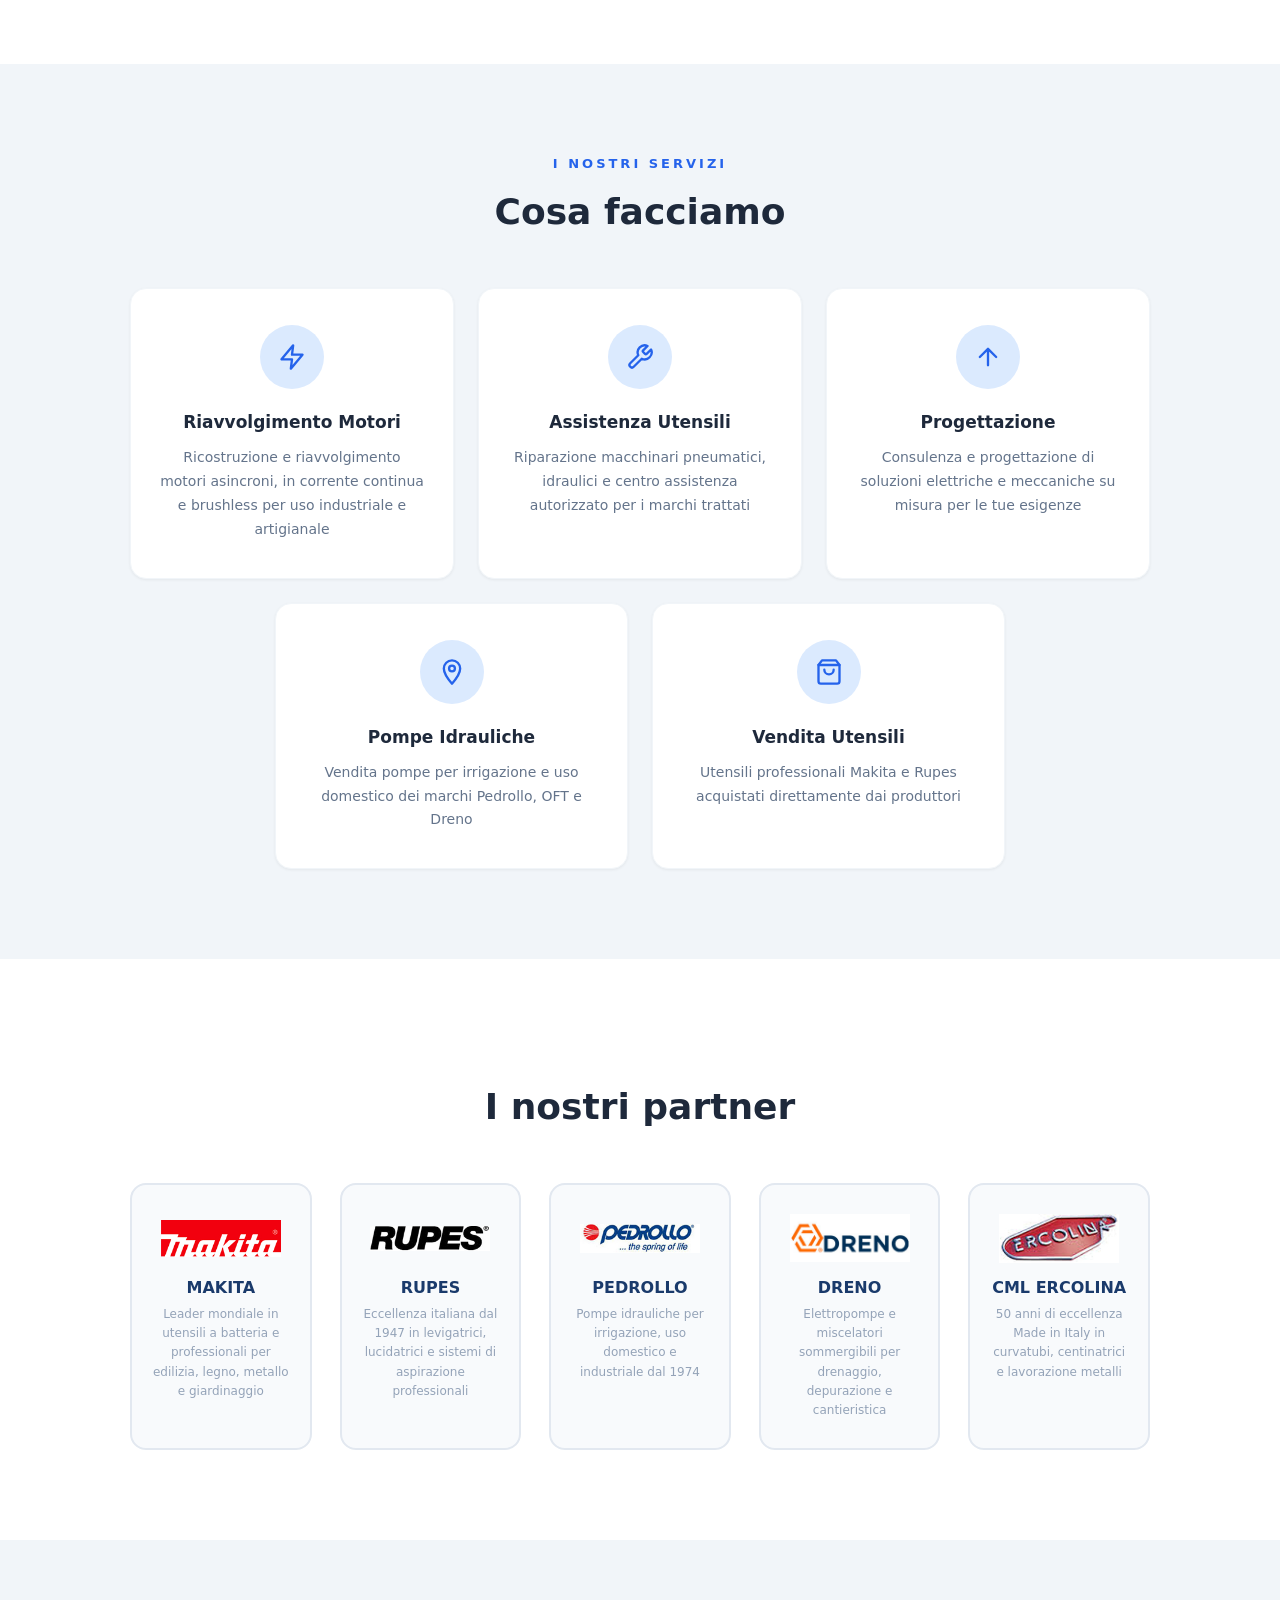
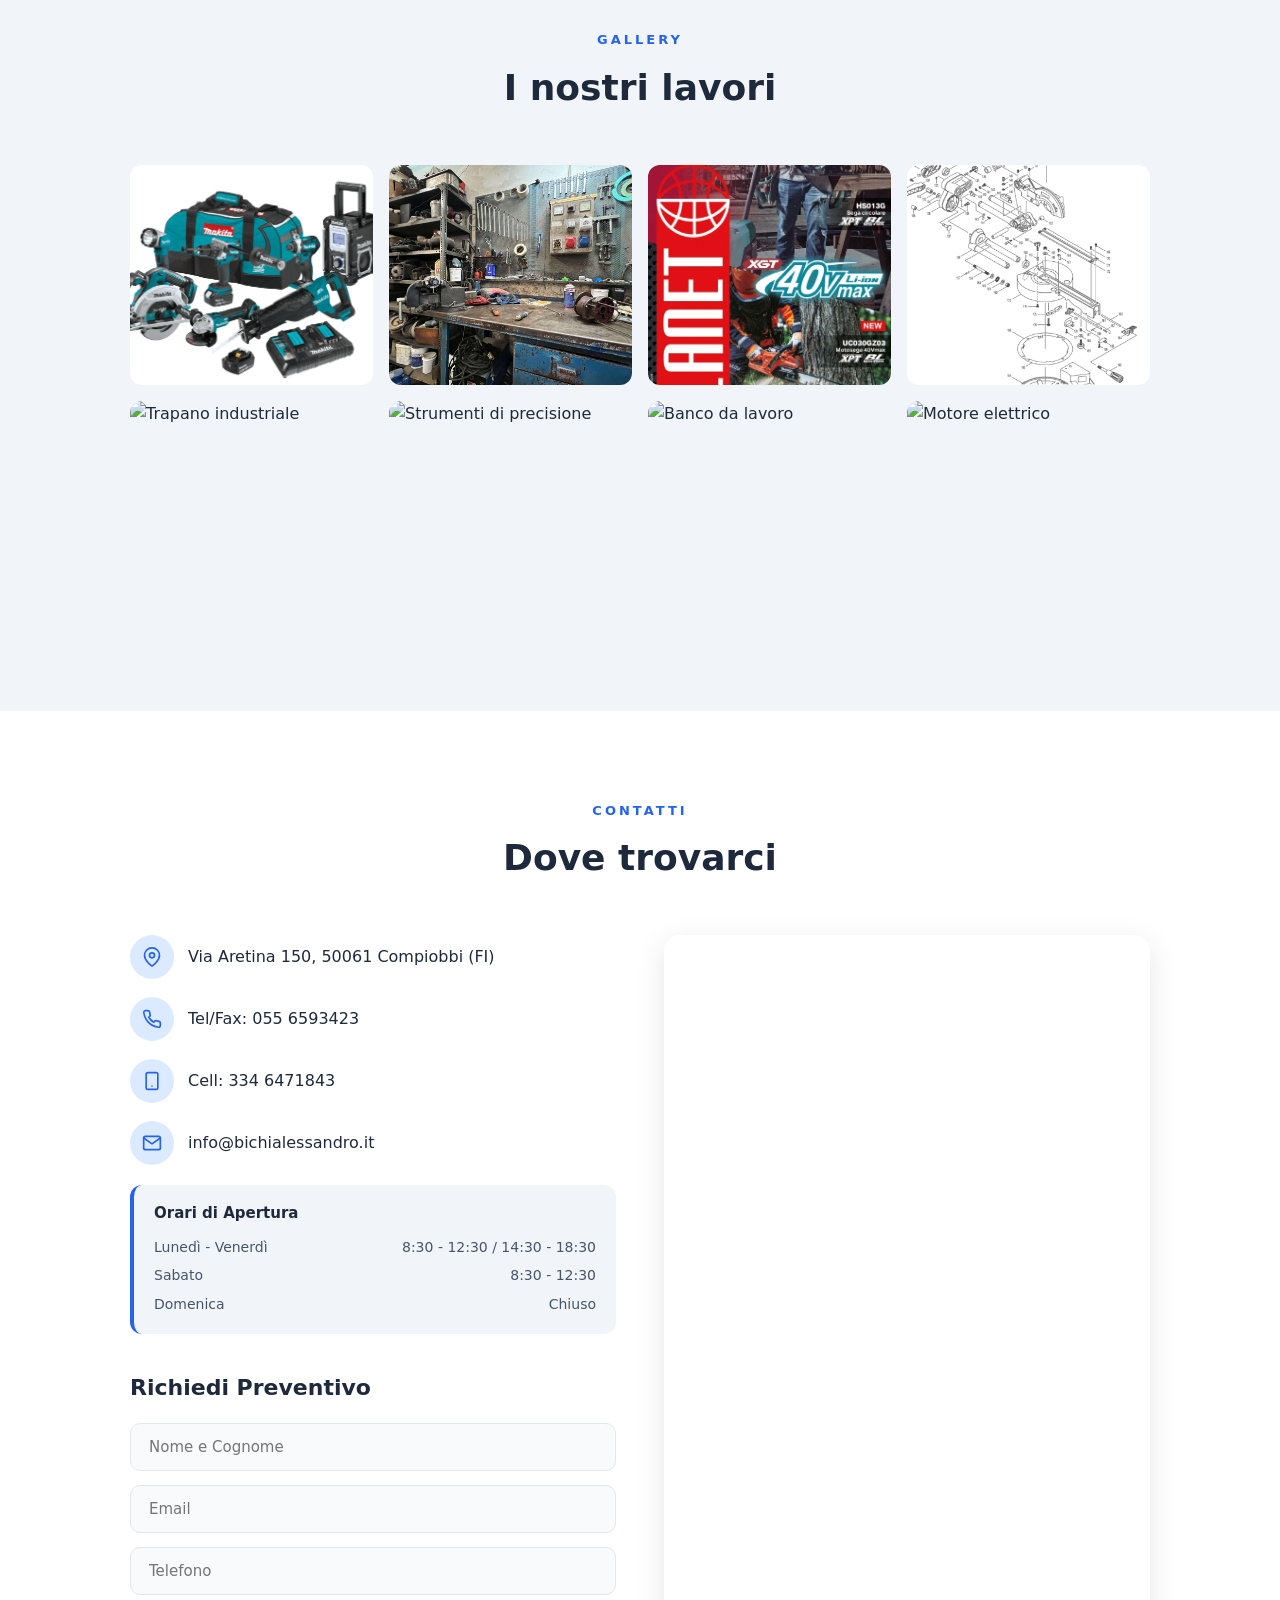
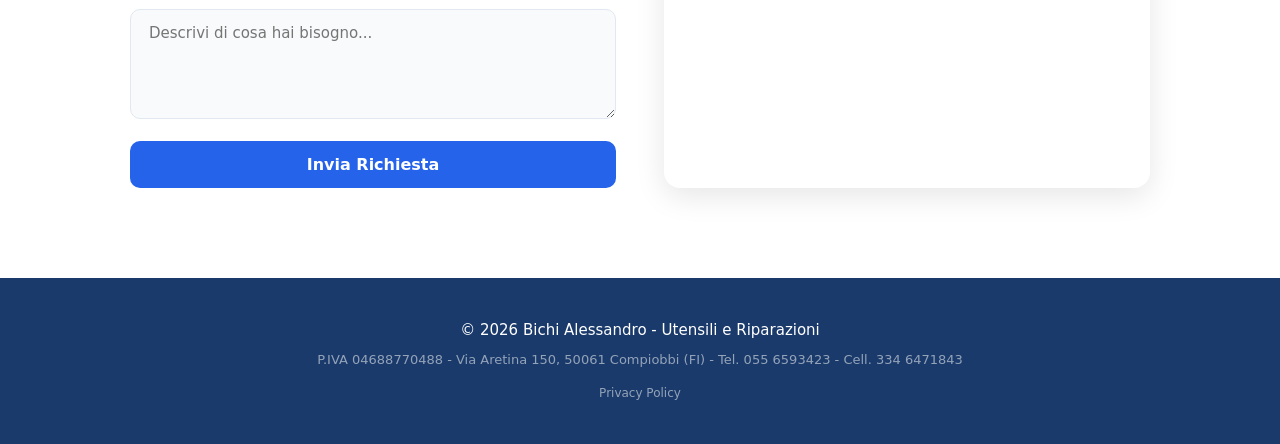
==== commit 856b0a88: "Add WhatsApp button, cookie banner, privacy policy, SEO, counter animation - WhatsApp floating butto" ====
--- a/index.html
+++ b/index.html
@@ -5,8 +5,16 @@
     <meta name="viewport" content="width=device-width, initial-scale=1.0">
     <meta name="description" content="Bichi Alessandro - Vendita, assistenza e riparazione utensili professionali a Compiobbi, Firenze. Centro assistenza autorizzato Makita, Rupes. Dal 1995.">
     <meta name="keywords" content="utensili, riparazioni, Makita, Rupes, Pedrollo, Dreno, CML, Compiobbi, Firenze, motori elettrici, pompe">
+    <!-- Open Graph -->
+    <meta property="og:title" content="Bichi Alessandro - Utensili e Riparazioni">
+    <meta property="og:description" content="Vendita, assistenza e riparazione utensili professionali a Compiobbi, Firenze. Centro assistenza autorizzato Makita, Rupes. Dal 1995.">
+    <meta property="og:image" content="Content/Images/logo.png">
+    <meta property="og:url" content="https://www.bichialessandro.it">
+    <meta property="og:type" content="website">
+    <meta property="og:locale" content="it_IT">
     <title>Bichi Alessandro - Utensili e Riparazioni | Compiobbi, Firenze</title>
-    <link rel="shortcut icon" href="favicon.ico">
+    <link rel="icon" type="image/png" href="Content/Images/logo.png">
+    <link rel="shortcut icon" href="Content/Images/logo.png">
     <style>
         /* ===== RESET & BASE ===== */
         *, *::before, *::after { margin: 0; padding: 0; box-sizing: border-box; }
@@ -572,6 +580,118 @@
             width: 100%;
         }
         .btn-submit:hover { background: #1d4ed8; transform: translateY(-2px); }
+
+        /* ===== WHATSAPP BUTTON ===== */
+        .whatsapp-btn {
+            position: fixed;
+            bottom: 24px;
+            right: 24px;
+            width: 60px;
+            height: 60px;
+            background: #25d366;
+            border-radius: 50%;
+            display: flex;
+            align-items: center;
+            justify-content: center;
+            box-shadow: 0 4px 16px rgba(37,211,102,0.4);
+            z-index: 900;
+            transition: transform 0.3s, box-shadow 0.3s;
+            text-decoration: none;
+        }
+        .whatsapp-btn:hover {
+            transform: scale(1.1);
+            box-shadow: 0 6px 24px rgba(37,211,102,0.5);
+        }
+        .whatsapp-btn svg { width: 32px; height: 32px; fill: white; }
+
+        /* ===== BACK TO TOP ===== */
+        .back-to-top {
+            position: fixed;
+            bottom: 24px;
+            right: 96px;
+            width: 48px;
+            height: 48px;
+            background: #1a3a6b;
+            border-radius: 50%;
+            display: flex;
+            align-items: center;
+            justify-content: center;
+            box-shadow: 0 4px 12px rgba(0,0,0,0.2);
+            z-index: 900;
+            cursor: pointer;
+            border: none;
+            opacity: 0;
+            pointer-events: none;
+            transition: opacity 0.3s, transform 0.3s;
+        }
+        .back-to-top.visible { opacity: 1; pointer-events: auto; }
+        .back-to-top:hover { transform: translateY(-3px); }
+        .back-to-top svg { width: 22px; height: 22px; stroke: white; fill: none; stroke-width: 2.5; }
+
+        /* ===== COOKIE BANNER ===== */
+        .cookie-banner {
+            position: fixed;
+            bottom: 0;
+            left: 0;
+            right: 0;
+            background: #1e293b;
+            color: white;
+            padding: 18px 24px;
+            display: flex;
+            align-items: center;
+            justify-content: space-between;
+            gap: 20px;
+            z-index: 1500;
+            box-shadow: 0 -4px 20px rgba(0,0,0,0.2);
+            font-size: 14px;
+        }
+        .cookie-banner.hidden { display: none; }
+        .cookie-banner p { flex: 1; line-height: 1.5; }
+        .cookie-banner a { color: #60a5fa; }
+        .cookie-btns { display: flex; gap: 10px; flex-shrink: 0; }
+        .cookie-btn {
+            padding: 10px 20px;
+            border-radius: 8px;
+            border: none;
+            font-size: 14px;
+            font-weight: 600;
+            cursor: pointer;
+            font-family: inherit;
+        }
+        .cookie-btn-accept { background: #2563eb; color: white; }
+        .cookie-btn-accept:hover { background: #1d4ed8; }
+        .cookie-btn-reject { background: transparent; color: white; border: 1px solid #475569; }
+        .cookie-btn-reject:hover { background: rgba(255,255,255,0.05); }
+
+        /* ===== ORARI ===== */
+        .orari-box {
+            margin-top: 20px;
+            padding: 16px 20px;
+            background: #f1f5f9;
+            border-radius: 12px;
+            border-left: 4px solid #2563eb;
+        }
+        .orari-title {
+            font-weight: 700;
+            color: #1e293b;
+            margin-bottom: 8px;
+            font-size: 15px;
+        }
+        .orari-row {
+            display: flex;
+            justify-content: space-between;
+            font-size: 14px;
+            color: #475569;
+            padding: 3px 0;
+        }
+        .orari-row span:first-child { font-weight: 500; }
+
+        @media (max-width: 768px) {
+            .cookie-banner { flex-direction: column; text-align: center; }
+            .whatsapp-btn { bottom: 16px; right: 16px; width: 54px; height: 54px; }
+            .whatsapp-btn svg { width: 28px; height: 28px; }
+            .back-to-top { bottom: 16px; right: 80px; width: 42px; height: 42px; }
+        }
 
         /* ===== FOOTER ===== */
         .footer {
@@ -857,22 +977,29 @@
                         <a href="mailto:info@bichialessandro.it" style="color:#1e293b;text-decoration:none;">info@bichialessandro.it</a>
                     </div>
 
+                    <div class="orari-box">
+                        <div class="orari-title">Orari di Apertura</div>
+                        <div class="orari-row"><span>Luned&igrave; - Venerd&igrave;</span><span>8:30 - 12:30 / 14:30 - 18:30</span></div>
+                        <div class="orari-row"><span>Sabato</span><span>8:30 - 12:30</span></div>
+                        <div class="orari-row"><span>Domenica</span><span>Chiuso</span></div>
+                    </div>
+
                     <div class="form-title">Richiedi Preventivo</div>
-                    <form id="contactForm" onsubmit="handleSubmit(event)">
-                        <input type="text" class="form-field" placeholder="Nome e Cognome" required>
-                        <input type="email" class="form-field" placeholder="Email" required>
-                        <input type="tel" class="form-field" placeholder="Telefono">
-                        <textarea class="form-field" placeholder="Descrivi di cosa hai bisogno..." required></textarea>
+                    <form id="contactForm" action="https://formspree.io/f/xpznqwka" method="POST">
+                        <input type="text" name="nome" class="form-field" placeholder="Nome e Cognome" required>
+                        <input type="email" name="email" class="form-field" placeholder="Email" required>
+                        <input type="tel" name="telefono" class="form-field" placeholder="Telefono">
+                        <textarea name="messaggio" class="form-field" placeholder="Descrivi di cosa hai bisogno..." required></textarea>
                         <button type="submit" class="btn-submit">Invia Richiesta</button>
                     </form>
                 </div>
                 <div class="contatti-map fade-in">
                     <iframe
-                        src="https://www.google.com/maps/embed?pb=!1m18!1m12!1m3!1d2879.5!2d11.3475!3d43.7975!2m3!1f0!2f0!3f0!3m2!1i1024!2i768!4f13.1!3m3!1m2!1s0x132a5419b4b2b0f7%3A0x6f4f8e1f1b6b0f0!2sVia+Aretina%2C+150%2C+50065+Compiobbi+FI!5e0!3m2!1sit!2sit!4v1678900000000"
+                        src="https://www.google.com/maps?q=Via+Aretina+150,+50061+Compiobbi+FI,+Italy&output=embed"
                         allowfullscreen=""
                         loading="lazy"
                         referrerpolicy="no-referrer-when-downgrade"
-                        title="Mappa Bichi Alessandro">
+                        title="Mappa Bichi Alessandro - Via Aretina 150, Compiobbi">
                     </iframe>
                 </div>
             </div>
@@ -883,7 +1010,77 @@
     <footer class="footer">
         <div class="footer-main">&copy; 2026 Bichi Alessandro - Utensili e Riparazioni</div>
         <div class="footer-sub">P.IVA 04688770488 - Via Aretina 150, 50061 Compiobbi (FI) - Tel. 055 6593423 - Cell. 334 6471843</div>
+        <div style="margin-top:8px;"><a href="privacy.html" style="color:#94a3b8;font-size:12px;text-decoration:none;">Privacy Policy</a></div>
     </footer>
+
+    <!-- WhatsApp Button -->
+    <a class="whatsapp-btn" href="https://wa.me/393346471843?text=Salve%2C%20vorrei%20informazioni%20sui%20vostri%20servizi." target="_blank" rel="noopener" aria-label="Contattaci su WhatsApp">
+        <svg viewBox="0 0 24 24"><path d="M17.472 14.382c-.297-.149-1.758-.867-2.03-.967-.273-.099-.471-.148-.67.15-.197.297-.767.966-.94 1.164-.173.199-.347.223-.644.075-.297-.15-1.255-.463-2.39-1.475-.883-.788-1.48-1.761-1.653-2.059-.173-.297-.018-.458.13-.606.134-.133.298-.347.446-.52.149-.174.198-.298.298-.497.099-.198.05-.371-.025-.52-.075-.149-.669-1.612-.916-2.207-.242-.579-.487-.5-.669-.51-.173-.008-.371-.01-.57-.01-.198 0-.52.074-.792.372-.272.297-1.04 1.016-1.04 2.479 0 1.462 1.065 2.875 1.213 3.074.149.198 2.096 3.2 5.077 4.487.709.306 1.262.489 1.694.625.712.227 1.36.195 1.871.118.571-.085 1.758-.719 2.006-1.413.248-.694.248-1.289.173-1.413-.074-.124-.272-.198-.57-.347m-5.421 7.403h-.004a9.87 9.87 0 01-5.031-1.378l-.361-.214-3.741.982.998-3.648-.235-.374a9.86 9.86 0 01-1.51-5.26c.001-5.45 4.436-9.884 9.888-9.884 2.64 0 5.122 1.03 6.988 2.898a9.825 9.825 0 012.893 6.994c-.003 5.45-4.437 9.884-9.885 9.884m8.413-18.297A11.815 11.815 0 0012.05 0C5.495 0 .16 5.335.157 11.892c0 2.096.547 4.142 1.588 5.945L.057 24l6.305-1.654a11.882 11.882 0 005.683 1.448h.005c6.554 0 11.89-5.335 11.893-11.893a11.821 11.821 0 00-3.48-8.413z"/></svg>
+    </a>
+
+    <!-- Back to Top -->
+    <button class="back-to-top" id="backToTop" onclick="window.scrollTo({top:0})" aria-label="Torna in cima">
+        <svg viewBox="0 0 24 24"><polyline points="18,15 12,9 6,15"/></svg>
+    </button>
+
+    <!-- Cookie Banner -->
+    <div class="cookie-banner" id="cookieBanner">
+        <p>Questo sito utilizza cookie tecnici e di terze parti (Google Maps) per migliorare la tua esperienza. <a href="privacy.html" target="_blank">Privacy Policy</a></p>
+        <div class="cookie-btns">
+            <button class="cookie-btn cookie-btn-reject" onclick="rejectCookies()">Rifiuta</button>
+            <button class="cookie-btn cookie-btn-accept" onclick="acceptCookies()">Accetta</button>
+        </div>
+    </div>
+
+    <!-- Schema.org LocalBusiness -->
+    <script type="application/ld+json">
+    {
+        "@context": "https://schema.org",
+        "@type": "LocalBusiness",
+        "name": "Bichi Alessandro - Utensili e Riparazioni",
+        "image": "https://www.bichialessandro.it/Content/Images/logo.png",
+        "url": "https://www.bichialessandro.it",
+        "telephone": "+390556593423",
+        "email": "info@bichialessandro.it",
+        "address": {
+            "@type": "PostalAddress",
+            "streetAddress": "Via Aretina 150",
+            "addressLocality": "Compiobbi",
+            "addressRegion": "FI",
+            "postalCode": "50061",
+            "addressCountry": "IT"
+        },
+        "geo": {
+            "@type": "GeoCoordinates",
+            "latitude": 43.7975,
+            "longitude": 11.3475
+        },
+        "openingHoursSpecification": [
+            {
+                "@type": "OpeningHoursSpecification",
+                "dayOfWeek": ["Monday","Tuesday","Wednesday","Thursday","Friday"],
+                "opens": "08:30",
+                "closes": "12:30"
+            },
+            {
+                "@type": "OpeningHoursSpecification",
+                "dayOfWeek": ["Monday","Tuesday","Wednesday","Thursday","Friday"],
+                "opens": "14:30",
+                "closes": "18:30"
+            },
+            {
+                "@type": "OpeningHoursSpecification",
+                "dayOfWeek": "Saturday",
+                "opens": "08:30",
+                "closes": "12:30"
+            }
+        ],
+        "priceRange": "$$",
+        "foundingDate": "1995",
+        "vatID": "04688770488",
+        "description": "Vendita, assistenza e riparazione utensili professionali. Centro assistenza autorizzato Makita e Rupes."
+    }
+    </script>
 
     <script>
         // Hamburger menu
@@ -988,25 +1185,52 @@
             if (e.key === 'ArrowRight') navigateLightbox(1);
         });
 
-        // Form submit
-        function handleSubmit(e) {
-            e.preventDefault();
-            const form = e.target;
-            const fields = form.querySelectorAll('.form-field');
-            const data = {};
-            fields.forEach(f => { data[f.placeholder] = f.value; });
-
-            // mailto fallback
-            const subject = encodeURIComponent('Richiesta preventivo da ' + fields[0].value);
-            const body = encodeURIComponent(
-                'Nome: ' + fields[0].value + '\n' +
-                'Email: ' + fields[1].value + '\n' +
-                'Telefono: ' + fields[2].value + '\n' +
-                'Messaggio: ' + fields[3].value
-            );
-            window.location.href = 'mailto:info@bichialessandro.it?subject=' + subject + '&body=' + body;
-
-            form.reset();
+        // Back to top button
+        const backToTop = document.getElementById('backToTop');
+        window.addEventListener('scroll', () => {
+            backToTop.classList.toggle('visible', window.scrollY > 600);
+        });
+
+        // Animated counters
+        function animateCounter(el, target, suffix) {
+            let current = 0;
+            const step = Math.max(1, Math.floor(target / 40));
+            const timer = setInterval(() => {
+                current += step;
+                if (current >= target) {
+                    current = target;
+                    clearInterval(timer);
+                }
+                el.textContent = current + suffix;
+            }, 30);
+        }
+
+        const statNumbers = document.querySelectorAll('.stat-number');
+        const counterObserver = new IntersectionObserver((entries) => {
+            entries.forEach(entry => {
+                if (entry.isIntersecting) {
+                    const el = entry.target;
+                    const text = el.textContent;
+                    const num = parseInt(text);
+                    const suffix = text.replace(/[0-9]/g, '');
+                    animateCounter(el, num, suffix);
+                    counterObserver.unobserve(el);
+                }
+            });
+        }, { threshold: 0.5 });
+        statNumbers.forEach(el => counterObserver.observe(el));
+
+        // Cookie banner
+        function acceptCookies() {
+            localStorage.setItem('cookies_accepted', 'true');
+            document.getElementById('cookieBanner').classList.add('hidden');
+        }
+        function rejectCookies() {
+            localStorage.setItem('cookies_accepted', 'false');
+            document.getElementById('cookieBanner').classList.add('hidden');
+        }
+        if (localStorage.getItem('cookies_accepted') !== null) {
+            document.getElementById('cookieBanner').classList.add('hidden');
         }
     </script>
 
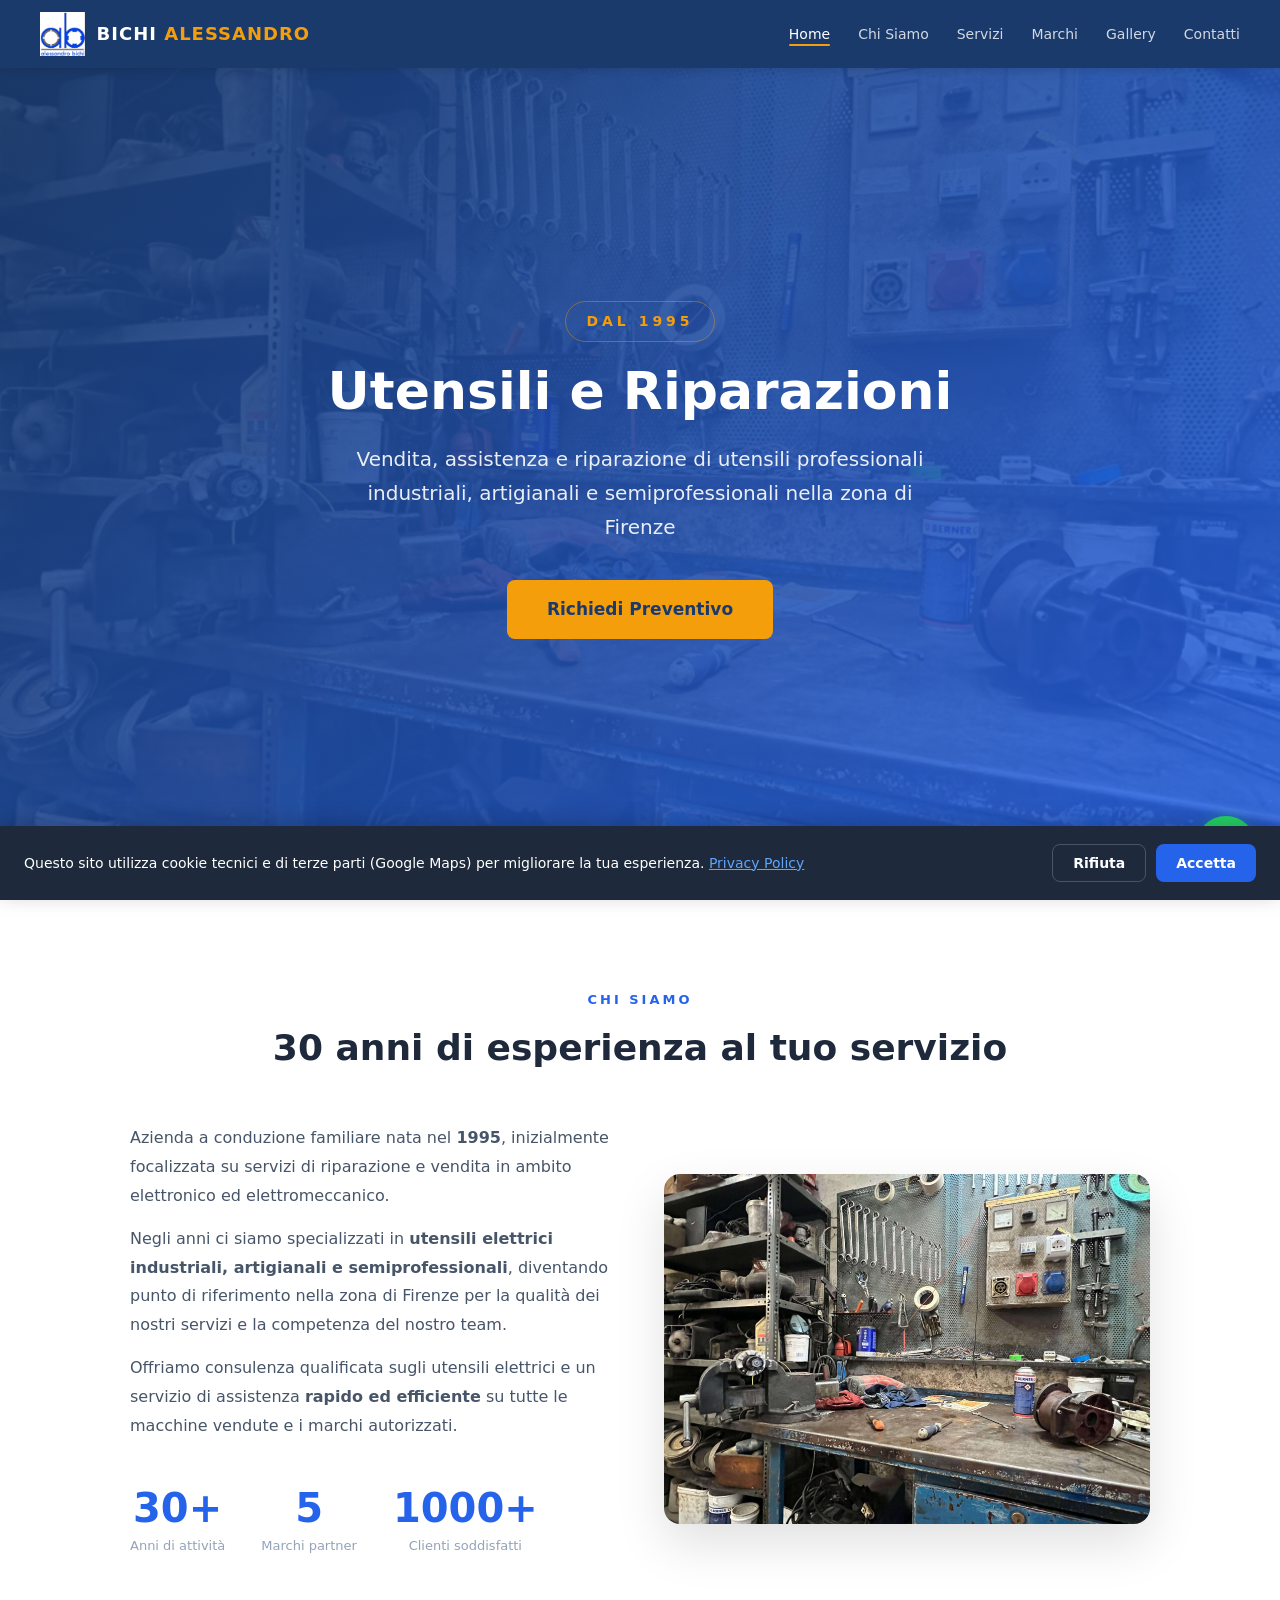
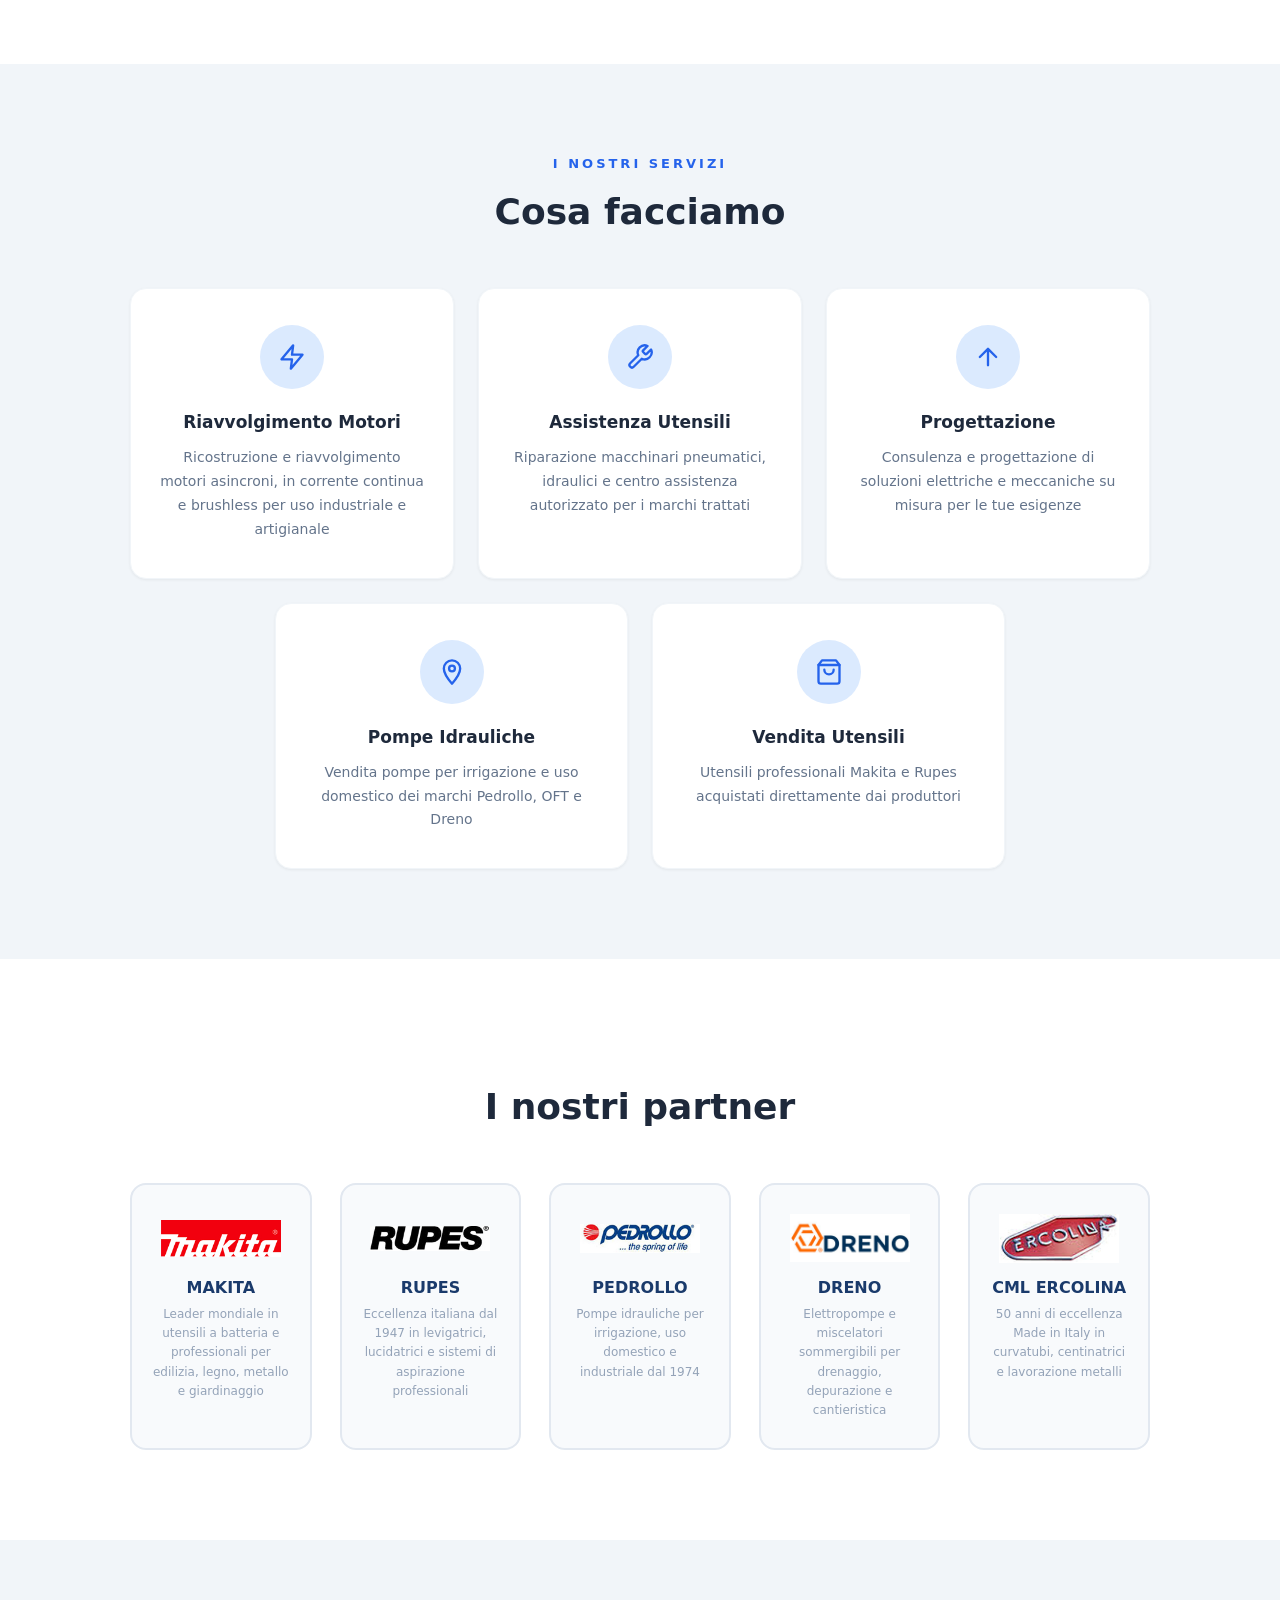
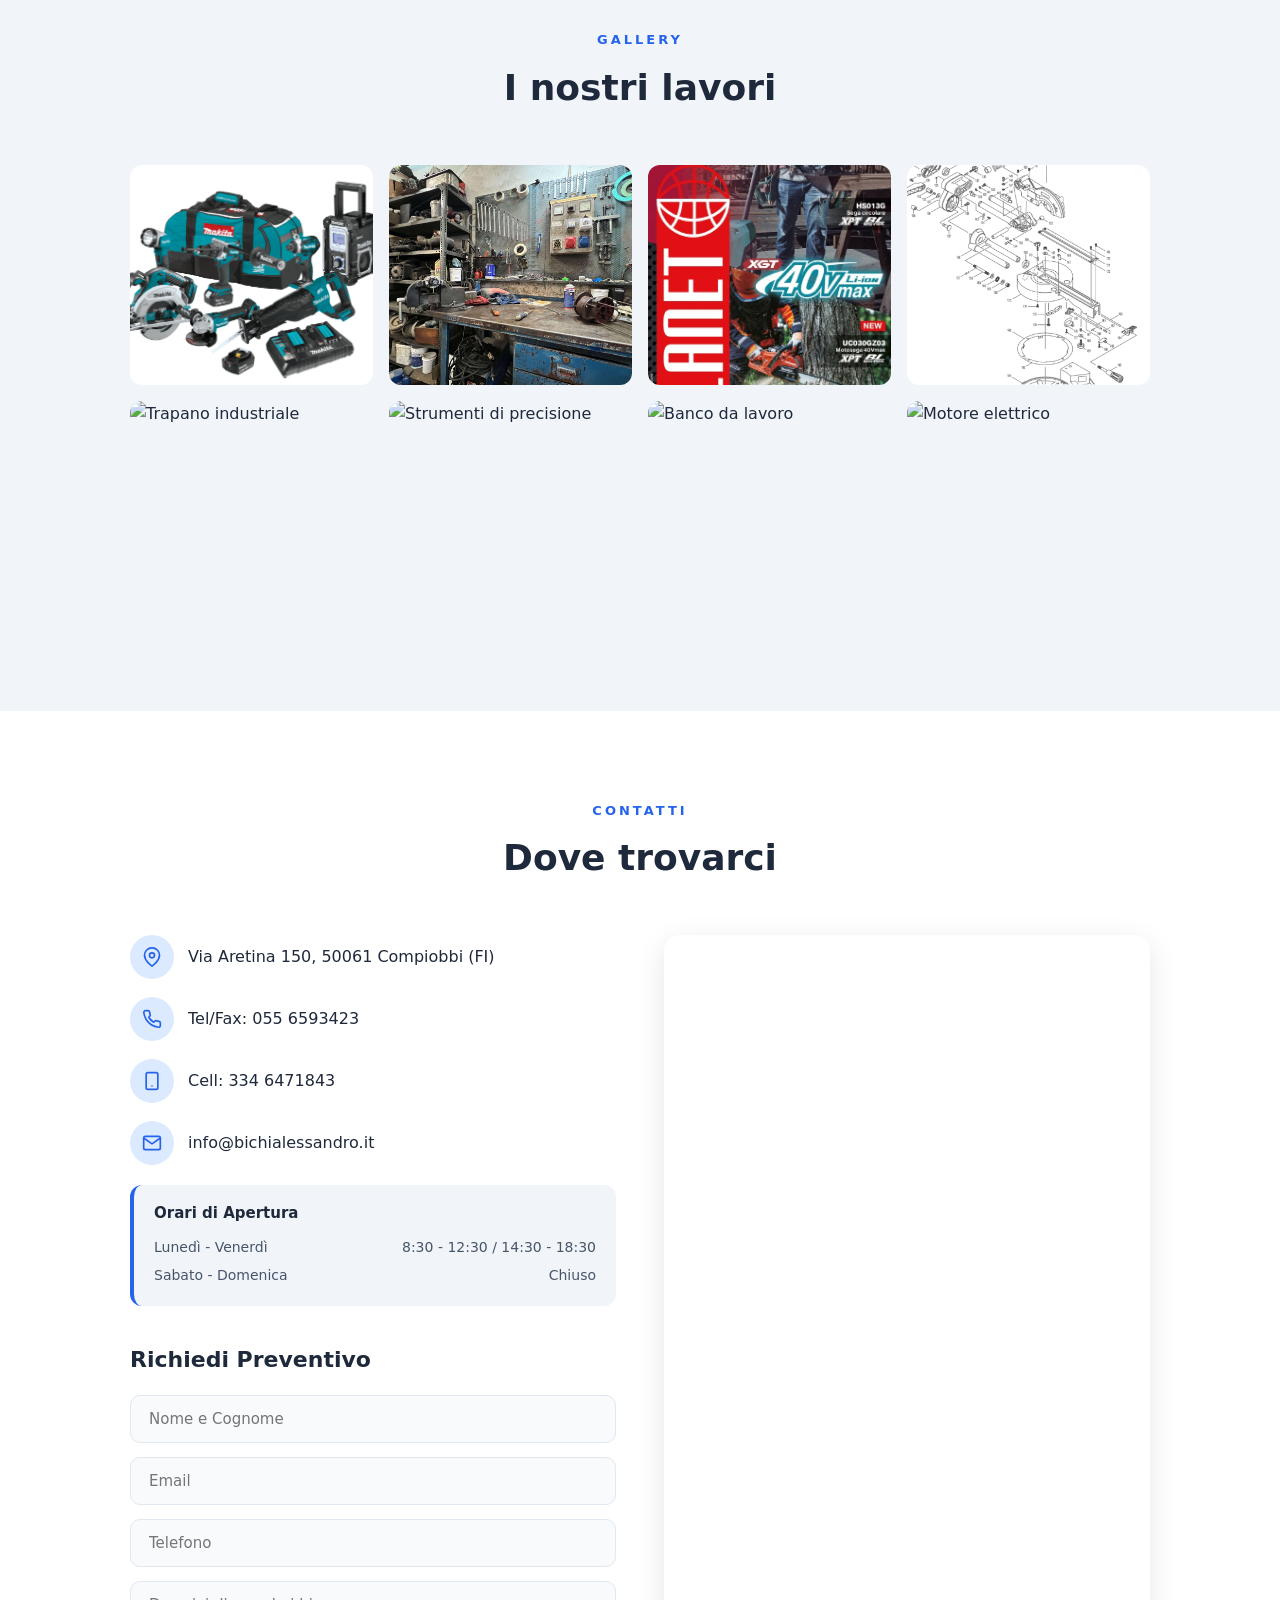
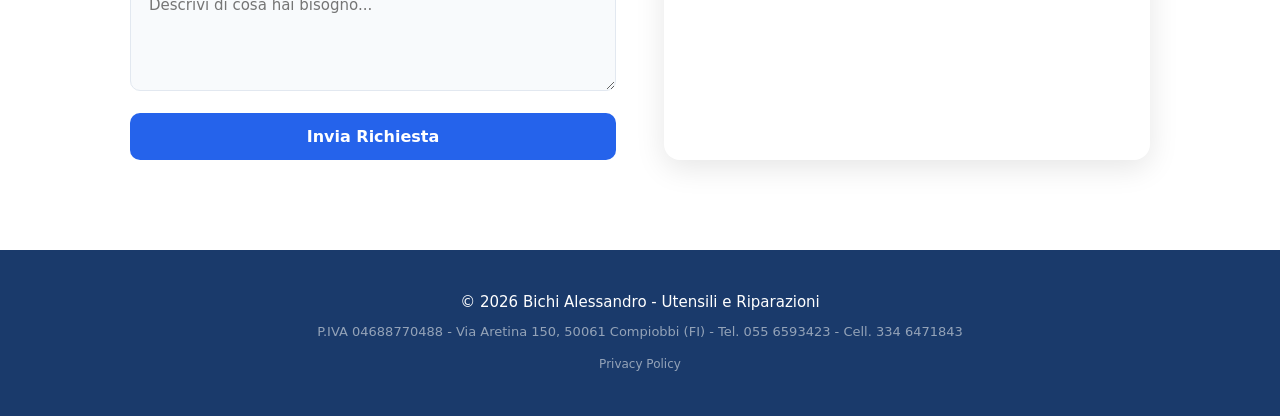
==== commit 411ef3ef: "Fix opening hours: Saturday and Sunday closed Co-Authored-By: Claude Opus 4.6 <noreply@anthropic.com" ====
--- a/index.html
+++ b/index.html
@@ -980,8 +980,7 @@
                     <div class="orari-box">
                         <div class="orari-title">Orari di Apertura</div>
                         <div class="orari-row"><span>Luned&igrave; - Venerd&igrave;</span><span>8:30 - 12:30 / 14:30 - 18:30</span></div>
-                        <div class="orari-row"><span>Sabato</span><span>8:30 - 12:30</span></div>
-                        <div class="orari-row"><span>Domenica</span><span>Chiuso</span></div>
+                        <div class="orari-row"><span>Sabato - Domenica</span><span>Chiuso</span></div>
                     </div>
 
                     <div class="form-title">Richiedi Preventivo</div>
@@ -1067,12 +1066,6 @@
                 "dayOfWeek": ["Monday","Tuesday","Wednesday","Thursday","Friday"],
                 "opens": "14:30",
                 "closes": "18:30"
-            },
-            {
-                "@type": "OpeningHoursSpecification",
-                "dayOfWeek": "Saturday",
-                "opens": "08:30",
-                "closes": "12:30"
             }
         ],
         "priceRange": "$$",
